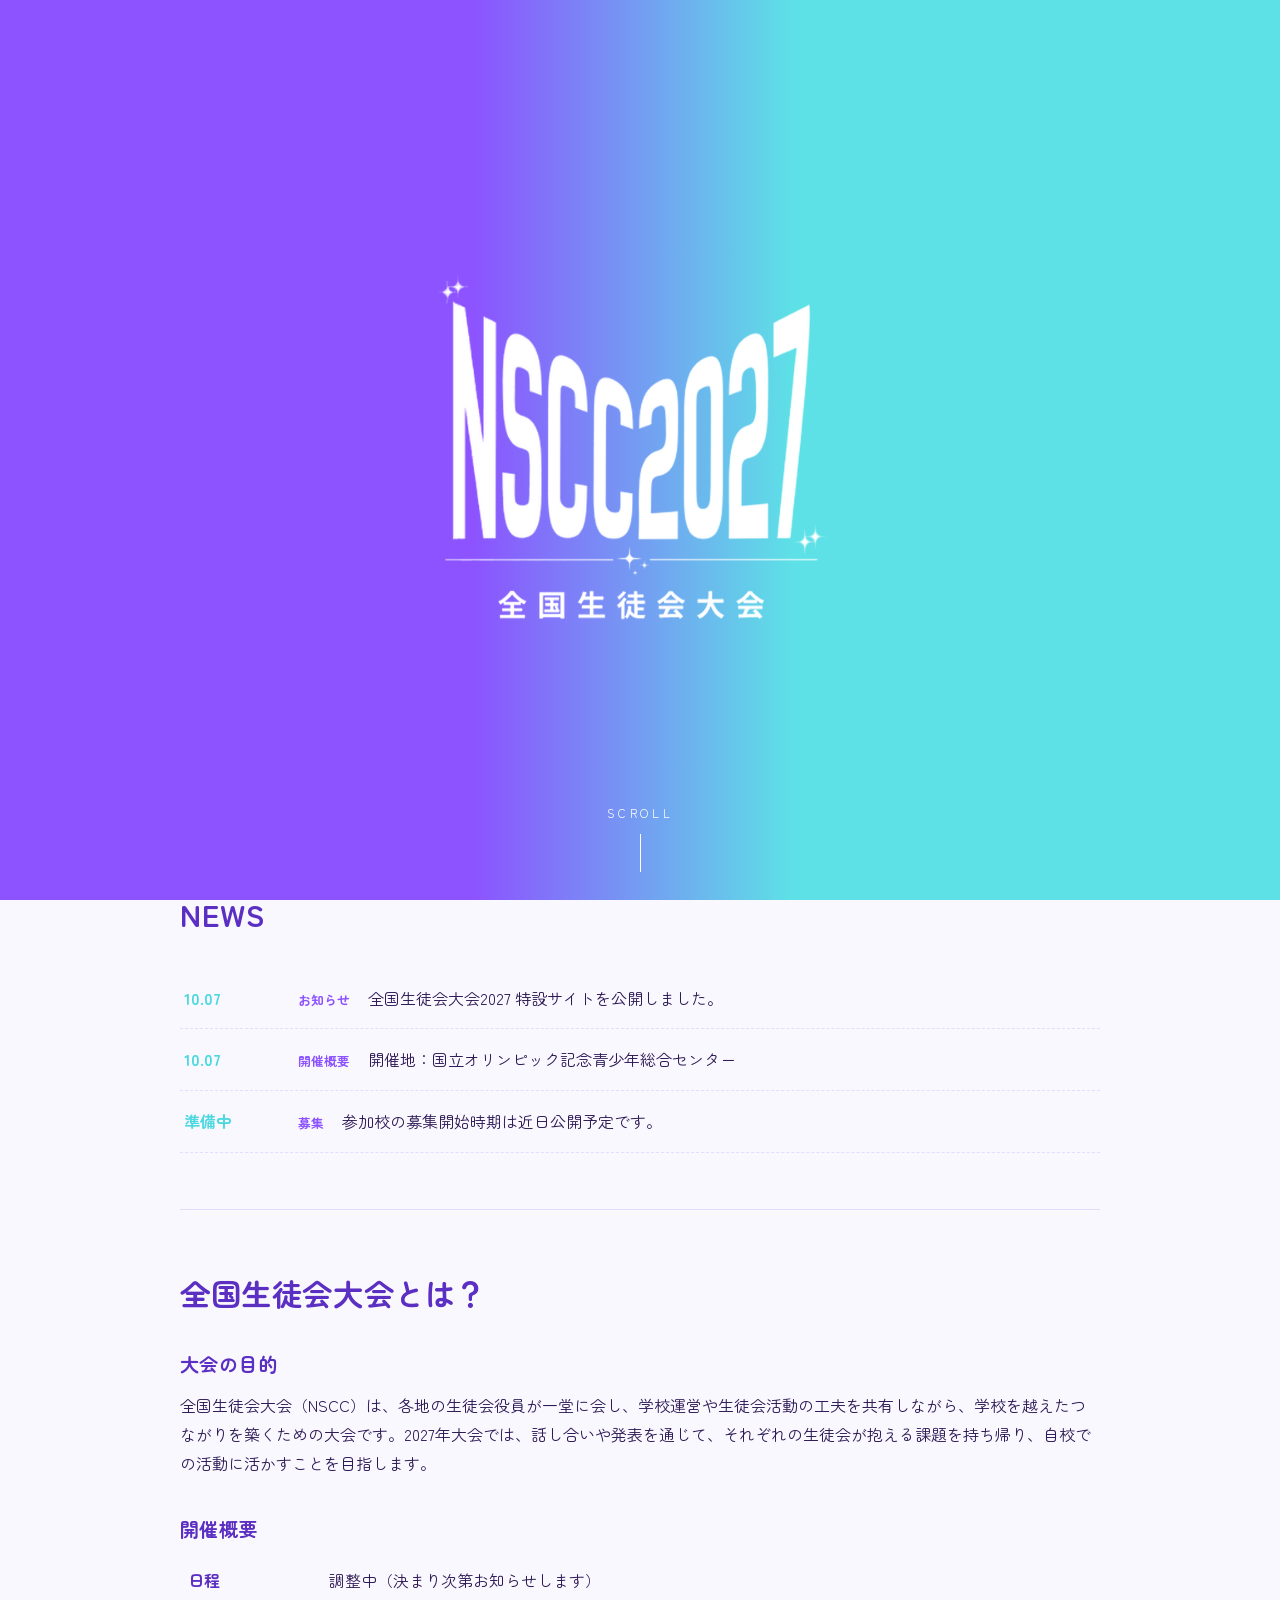
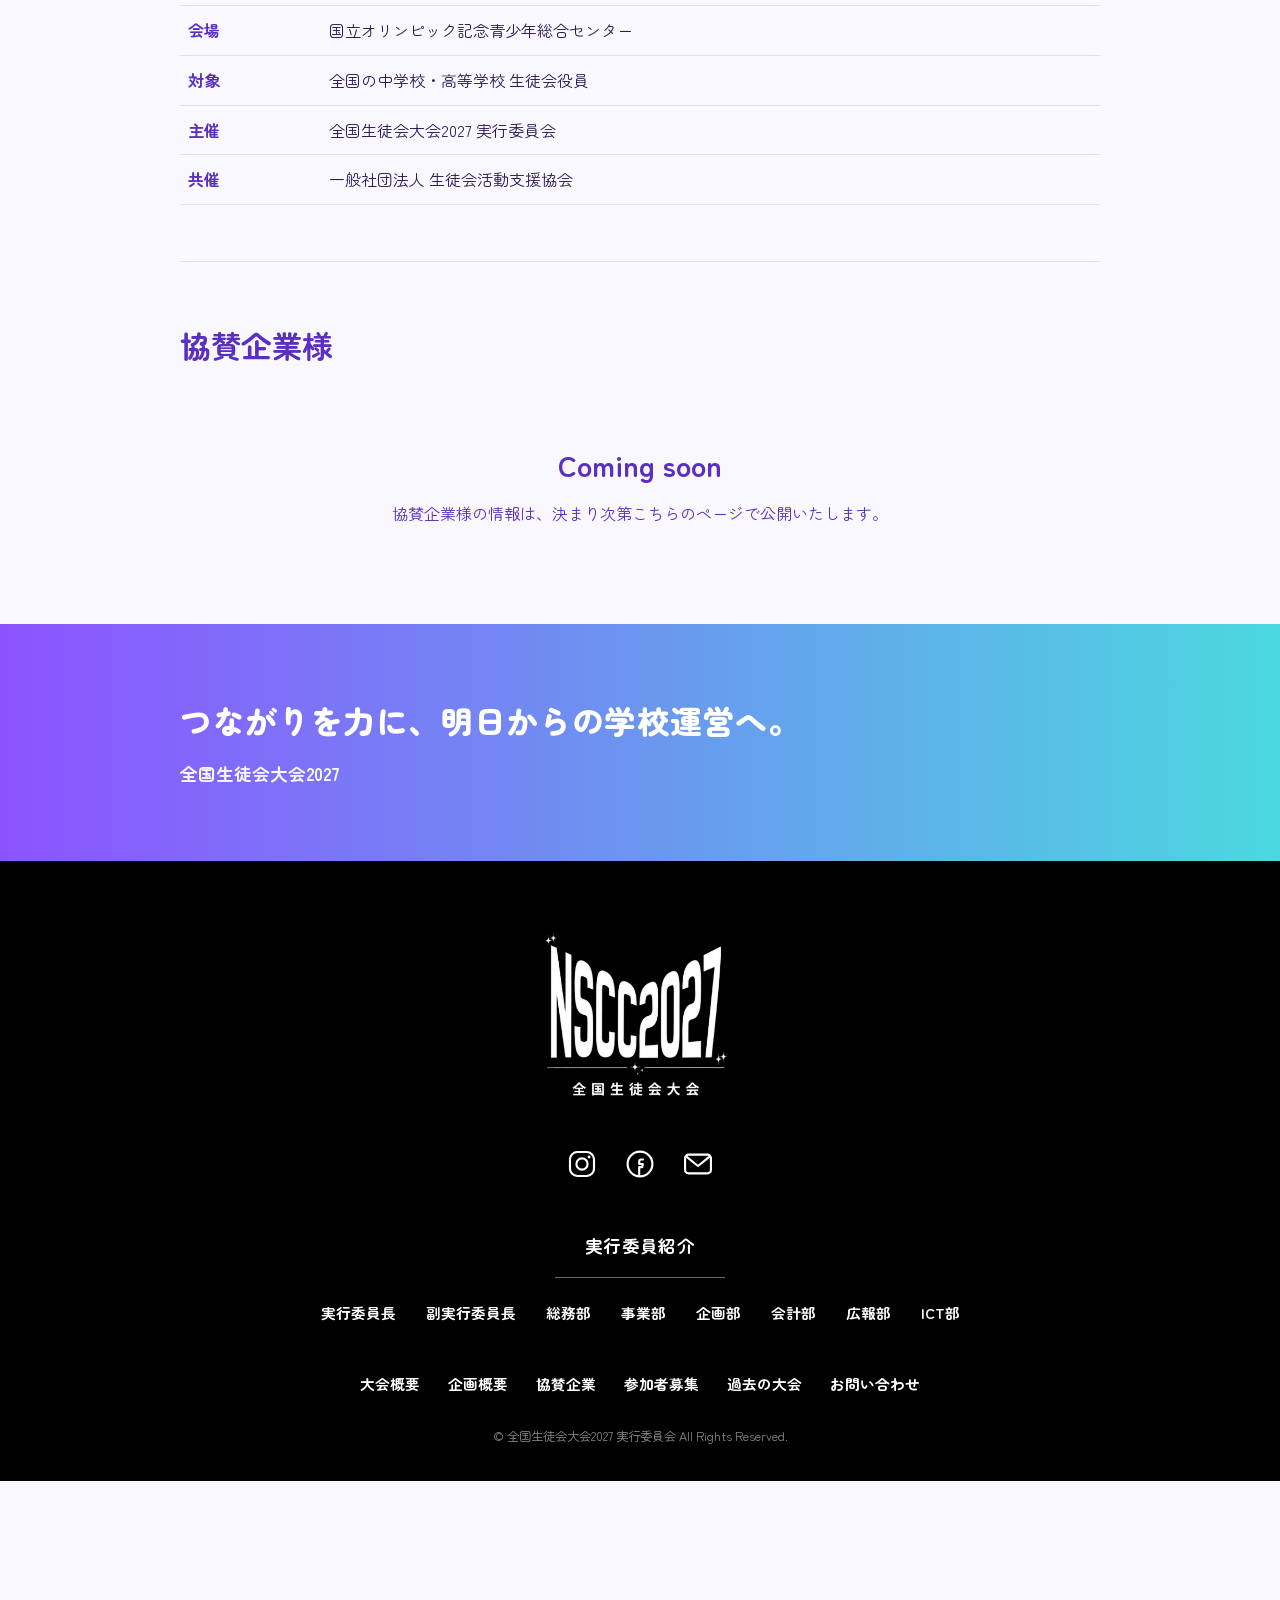
==== index.html @ bc37ec8b "Update index.html" ====
<!DOCTYPE html>
<html lang="ja">
<head>
<meta charset="UTF-8">
<meta name="viewport" content="width=device-width, initial-scale=1, viewport-fit=cover">
<title>全国生徒会大会2027 | NSCC2027</title>
<link rel="preconnect" href="https://fonts.googleapis.com">
<link rel="preconnect" href="https://fonts.gstatic.com" crossorigin>
<link href="https://fonts.googleapis.com/css2?family=Zen+Maru+Gothic:wght@400;500;700;900&display=swap" rel="stylesheet">
<link rel="stylesheet" href="style.css">
<link rel="icon" href="icon.png" type="image/png">

<script>try{if(document.referrer&&new URL(document.referrer).origin===location.origin)document.documentElement.classList.add('skip-intro')}catch(e){}</script>
<noscript><style>#intro,#introSpacer{display:none}</style></noscript>
</head>
<body>
<div id="intro" role="img" aria-label="全国生徒会大会2027 NSCC2027">
  <img class="intro-logo" src="logo.png" alt="">
  <div class="intro-scroll"><span>SCROLL</span><i></i></div>
</div>
<div id="introSpacer"></div>
<div id="site">
<header>
  <div class="nav-inner">
    <div class="logo-area">
      <a href="index.html"><img src="icon.png" alt="NSCC2027 ロゴ"></a>
      <a href="index.html" class="brand-word">【公式】全国生徒会大会2027</a>
    </div>
    <button class="menu-toggle" id="menuToggle" aria-label="メニュー">☰</button>
    <nav class="main-nav" id="mainNav">
      <ul>
        <li><a class="navlink" data-page="home" href="index.html">ホーム</a></li>
        <li><a class="navlink" data-page="overview" href="overview.html">大会概要</a></li>
        <li><a class="navlink" data-page="program" href="program.html">企画概要</a></li>
        <li class="dropdown" id="committeeDropdown">
          <span class="navlink" id="committeeToggle" data-page="committee">実行委員紹介<span class="caret">▾</span></span>
          <div class="dropdown-menu" id="committeeMenu"></div>
        </li>
        <li><a class="navlink contact" data-page="contact" href="contact.html">お問い合わせ</a></li>
      </ul>
    </nav>
  </div>
</header>

<main class="wrap">

  <div class="hero">
    <img src="header.png" alt="全国生徒会大会2027">
    <p class="hero-sub">全国の生徒会がひとつに集う、生徒会大会2027 特設サイトへようこそ。</p>
  </div>

  <section id="instagram">
    <a class="insta-banner" href="https://www.instagram.com/nscc_2027/" target="_blank" rel="noopener">
      <img src="instagram-banner.png" alt="全国生徒会大会2027 公式Instagram開設のお知らせ　@NSCC_2027">
    </a>
  </section>

  <section id="news">
    <h2>NEWS</h2>
    <ul class="news-list" id="newsList"></ul>
  </section>

  <section id="about">
    <h2>全国生徒会大会とは？</h2>
    <div class="about-grid">
      <div class="about-card">
        <h3>大会の目的</h3>
        <p>全国生徒会大会（NSCC）は、各地の生徒会役員が一堂に会し、学校運営や生徒会活動の工夫を共有しながら、学校を越えたつながりを築くための大会です。2027年大会では、話し合いや発表を通じて、それぞれの生徒会が抱える課題を持ち帰り、自校での活動に活かすことを目指します。</p>
      </div>
      <div class="about-card">
        <h3>開催概要</h3>
        <table class="overview-table">
          <tr><td>日程</td><td>調整中（決まり次第お知らせします）</td></tr>
          <tr><td>会場</td><td>国立オリンピック記念青少年総合センター</td></tr>
          <tr><td>対象</td><td>全国の中学校・高等学校 生徒会役員</td></tr>
          <tr><td>主催</td><td>全国生徒会大会2027 実行委員会</td></tr>
          <tr><td>共催</td><td>一般社団法人 生徒会活動支援協会</td></tr>
        </table>
      </div>
    </div>
  </section>

  <section id="sponsors">
    <h2>協賛企業様</h2>
    <div class="coming-soon-box">
      <span class="big">Coming soon</span>
      協賛企業様の情報は、決まり次第こちらのページで公開いたします。
    </div>
  </section>

</main>
<div class="tagline-hero">
  <div class="wrap">
    <h1>つながりを力に、明日からの学校運営へ。</h1>
    <p>全国生徒会大会2027</p>
  </div>
</div>

<footer class="site-footer">
  <a href="index.html" class="footer-logo"><img src="logo.png" alt="NSCC2027 全国生徒会大会"></a>
  <div class="footer-social">
    <a href="https://www.instagram.com/nscc_2027/" target="_blank" rel="noopener" aria-label="Instagram"><svg viewBox="0 0 24 24" fill="none" stroke="currentColor" stroke-width="1.6"><rect x="3" y="3" width="18" height="18" rx="5.5"/><circle cx="12" cy="12" r="4.2"/><circle cx="17.3" cy="6.7" r="1.1" fill="currentColor" stroke="none"/></svg></a>
    <a href="https://www.facebook.com/nscc_2027" target="_blank" rel="noopener" aria-label="Facebook"><svg viewBox="0 0 24 24" fill="none" stroke="currentColor" stroke-width="1.6"><circle cx="12" cy="12" r="9.3"/><path d="M14.2 8.6h-1.3c-1 0-1.5.6-1.5 1.6V12h2.7l-.4 2.3h-2.3V20" stroke-linecap="round" stroke-linejoin="round"/></svg></a>
    <a href="mailto:2027nscc@gmail.com" aria-label="メール"><svg viewBox="0 0 24 24" fill="none" stroke="currentColor" stroke-width="1.6"><rect x="2.3" y="5" width="19.4" height="14" rx="2.5"/><path d="M3.3 6.5l8.7 7 8.7-7" stroke-linecap="round" stroke-linejoin="round"/></svg></a>
  </div>
  <div class="footer-committee">
    <h3>実行委員紹介</h3>
    <ul>
      <li><a href="committee-chairperson.html">実行委員長</a></li><li><a href="committee-vice-chairperson.html">副実行委員長</a></li><li><a href="committee-general-affairs.html">総務部</a></li><li><a href="committee-operations.html">事業部</a></li><li><a href="committee-planning.html">企画部</a></li><li><a href="committee-accounting.html">会計部</a></li><li><a href="committee-public-relations.html">広報部</a></li><li><a href="committee-ict.html">ICT部</a></li>
    </ul>
  </div>
  <div class="footer-links">
    <a href="overview.html">大会概要</a>
    <a href="program.html">企画概要</a>
    <a href="index.html#sponsors">協賛企業</a>
    <a href="recruitment.html">参加者募集</a>
    <a href="https://www.nscc-seitokai.com/nscc2026%E3%83%9B%E3%83%BC%E3%83%A0" target="_blank" rel="noopener">過去の大会</a>
    <a href="contact.html">お問い合わせ</a>
  </div>
  <p class="footer-copy">© 全国生徒会大会2027 実行委員会 All Rights Reserved.</p>
</footer>
</div>
<script src="script.js"></script>
<script src="intro.js"></script>

</body>
</html>
---- style.css ----
:root{
    --purple:#8c53ff;
    --purple-deep:#5b2fc2;
    --teal:#4bd8e0;
    --ink:#2e1a55;
    --paper:#faf8ff;
    --paper-card:#ffffff;
    --line:#e4dbff;
    box-sizing:border-box;
    padding-top:env(safe-area-inset-top,0px);
    padding-bottom:env(safe-area-inset-bottom,0px);
  }
  @media (prefers-color-scheme: dark){
    :root:not([data-theme="light"]){
      --paper:#1c1330;
      --paper-card:#241a3d;
      --ink:#efe9ff;
      --line:#3a2c63;
    }
  }
  :root[data-theme="dark"]{
    --paper:#1c1330;
    --paper-card:#241a3d;
    --ink:#efe9ff;
    --line:#3a2c63;
  }
  html{scroll-padding-top:calc(76px + env(safe-area-inset-top,0px));}
  *{box-sizing:border-box;}
  body{
    margin:0;
    background:var(--paper);
    color:var(--ink);
    font-family:'Zen Maru Gothic', sans-serif;
    line-height:1.8;
    -webkit-font-smoothing:antialiased;
  }
  h1,h2,h3,.brand-word{
    font-family:'Zen Maru Gothic', sans-serif;
    font-weight:700;
    letter-spacing:.02em;
  }
  a{color:inherit;text-decoration:none;}
  img{max-width:100%;display:block;}
  .wrap{max-width:960px;margin:0 auto;padding:0 20px;}

  /* Header */
  header{
    position:sticky;top:0;z-index:100;
    padding-top:env(safe-area-inset-top,0px);
    background:var(--paper);
    border-bottom:1px solid var(--line);
  }
  .nav-inner{
    max-width:960px;margin:0 auto;padding:10px 20px;
    display:flex;align-items:center;justify-content:space-between;gap:16px;
  }
  .logo-area{display:flex;align-items:center;gap:10px;}
  .logo-area img{width:40px;height:40px;border-radius:50%;}
  .logo-area span{font-size:1.25rem;color:var(--purple-deep);}
  nav ul{list-style:none;display:flex;gap:22px;margin:0;padding:0;align-items:center;}
  nav > .nav-inner ul{font-size:.95rem;}
  .navlink{position:relative;cursor:pointer;padding:6px 2px;white-space:nowrap;}
  .navlink.contact{
    color:var(--purple-deep);
  }
  .navlink.active{
    border-bottom:2px solid var(--purple-deep);padding-bottom:3px;
  }
  .dropdown{position:relative;}
  .dropdown-menu{
    position:absolute;top:calc(100% + 10px);left:50%;transform:translateX(-50%);
    background:var(--paper-card);
    padding:6px 0;min-width:180px;display:none;flex-direction:column;gap:2px;
  }
  .dropdown.open .dropdown-menu{display:flex;}
  .dropdown-menu a{padding:8px 14px;font-size:.9rem;}
  .dropdown-menu a:hover{color:var(--purple-deep);}
  .caret{font-size:.7em;margin-left:3px;}
  .menu-toggle{display:none;background:none;border:none;font-size:1.6rem;color:var(--purple-deep);cursor:pointer;}

  @media (max-width:720px){
    .menu-toggle{display:block;}
    nav.main-nav{
      position:fixed;left:0;right:0;bottom:0;z-index:999;background:var(--paper);
      transform:translateX(100%);transition:transform .25s ease;
      padding:24px 20px;overflow-y:auto;
    }
    nav.main-nav.open{transform:translateX(0);}
    nav.main-nav ul{flex-direction:column;align-items:flex-start;gap:4px;width:100%;}
    .dropdown-menu{position:static;transform:none;display:none;width:100%;margin-top:4px;padding-left:12px;}
    .dropdown.open .dropdown-menu{display:flex;}
    .navlink.contact{width:100%;text-align:center;}
  }

  /* Hero */
  .hero{padding:28px 0 10px;}
  .hero-sub{text-align:center;margin:22px 0 0;font-size:1.05rem;color:var(--purple-deep);}

  section{padding:56px 0;border-top:1px solid var(--line);}
  section:first-of-type{border-top:none;}
  section h2{font-size:1.9rem;color:var(--purple-deep);margin:0 0 26px;}

  /* NEWS */
  .news-list{list-style:none;margin:0;padding:0;display:flex;flex-direction:column;gap:0;}
  .news-list li{
    display:flex;gap:18px;padding:16px 4px;border-bottom:1px dashed var(--line);
    align-items:baseline;flex-wrap:wrap;
  }
  .news-date{color:var(--teal);font-weight:700;min-width:96px;}
  .news-tag{
    color:var(--purple);font-size:.8rem;font-weight:700;
  }

  /* about */
  .about-grid{display:flex;flex-direction:column;gap:34px;}
  .about-card h3{margin:0 0 10px;color:var(--purple-deep);font-size:1.2rem;}
  .about-card p{margin:0;}
  .overview-table{width:100%;border-collapse:collapse;margin-top:6px;}
  .overview-table td{padding:10px 8px;border-bottom:1px solid var(--line);vertical-align:top;}
  .overview-table td:first-child{color:var(--purple-deep);white-space:nowrap;padding-right:18px;font-weight:700;}

  /* sponsors */
  .coming-soon-box{
    text-align:center;padding:40px 0;color:var(--purple-deep);
  }
  .coming-soon-box .big{font-size:1.8rem;display:block;margin-bottom:8px;font-weight:700;}

  /* Committee page */
  .committee-hero{text-align:center;padding:40px 0 10px;}
  .committee-hero .role-badge{
    display:inline-block;color:var(--teal);
    font-size:.9rem;font-weight:700;margin-bottom:10px;
  }
  .committee-hero h2{font-size:2.1rem;margin:6px 0 14px;color:var(--purple-deep);}
  .committee-body{
    max-width:640px;margin:0 auto;padding:0;
  }
  .committee-members-note{
    margin-top:18px;text-align:center;color:var(--teal);font-weight:700;
  }

  .member-card{margin-top:30px;padding-top:26px;border-top:1px solid var(--line);}
  .member-card .member-photo{
    display:block;max-width:260px;width:100%;margin:0 auto 20px;border-radius:8px;
  }
.member-butyo{
    font-size:1.65rem;font-weight:700;margin:0 0 5px;
}
  .member-name{
    font-size:1.35rem;font-weight:700;color:var(--purple-deep);margin:0 0 4px;
  }
  .member-kana{
    font-size:.85rem;font-weight:400;color:var(--teal);margin-left:6px;
  }
  .member-meta{
    color:var(--ink);opacity:.75;margin:0 0 10px;font-size:.9rem;
  }
  .member-hashtags{margin:0 0 18px;}
  .member-hashtags span{display:block;color:var(--purple);font-weight:700;}
  .member-message{
    margin:0;line-height:2;white-space:normal;
  }
  .member-card .member-name,
  .member-card .member-meta,
  .member-card .member-hashtags{text-align:center;}

  /* Horizontal member layout (multiple members per page) */
  .member-card-horizontal{
    display:flex;gap:28px;align-items:flex-start;
    margin-top:34px;padding-top:28px;border-top:1px solid var(--line);
  }
  .member-card-horizontal.reverse{flex-direction:row-reverse;}
  .member-card-horizontal .member-photo{
    flex:0 0 200px;width:200px;margin:0;border-radius:8px;
  }
  .member-card-horizontal .member-text{flex:1;min-width:0;}

  @media (max-width:640px){
    .member-card-horizontal, .member-card-horizontal.reverse{flex-direction:column;}
    .member-card-horizontal .member-photo{width:100%;max-width:260px;flex:none;margin:0 auto 18px;}
    .member-card-horizontal .member-name,
    .member-card-horizontal .member-meta,
    .member-card-horizontal .member-hashtags{text-align:center;}
  }

  .back-link{display:inline-block;margin:26px 0 0;color:var(--purple-deep);border-bottom:1px solid var(--purple-deep);}

  /* Contact page */
  .contact-form{display:flex;flex-direction:column;gap:16px;max-width:520px;margin:0 auto;}
  .contact-form label{font-size:.9rem;color:var(--purple-deep);display:flex;flex-direction:column;gap:6px;}
  .contact-form input, .contact-form textarea{
    font:inherit;padding:12px 14px;border-radius:10px;border:1px solid var(--line);
    background:var(--paper);color:var(--ink);
  }
  .contact-form button{
    font:inherit;background:var(--purple);color:#fff;border:none;border-radius:999px;
    padding:14px;font-size:1rem;cursor:pointer;
  }
  .contact-note{text-align:center;color:var(--purple-deep);margin-top:14px;font-size:.9rem;}

  .site-footer{
    background:#000;color:#fff;text-align:center;
    padding:60px 20px calc(34px + env(safe-area-inset-bottom,0px));
  }
  .footer-logo{display:inline-block;margin:0 0 30px;}
  .footer-logo img{max-width:200px;margin:0 auto;}
  .footer-social{display:flex;justify-content:center;gap:26px;margin:0 0 50px;}
  .footer-social a{color:#fff;width:32px;height:32px;}
  .footer-social svg{width:100%;height:100%;}
  .footer-committee h3{
    display:inline-block;font-size:1.1rem;margin:0 0 20px;padding-bottom:16px;
    position:relative;color:#fff;
  }
  .footer-committee h3::after{
    content:"";position:absolute;left:50%;bottom:0;transform:translateX(-50%);
    width:170px;height:1px;background:rgba(255,255,255,.4);
  }
  .footer-committee ul{
    list-style:none;margin:0 0 44px;padding:0;
    display:flex;flex-wrap:wrap;justify-content:center;gap:14px 30px;
  }
  .footer-committee a, .footer-links a{color:#fff;font-weight:700;font-size:.92rem;}
  .footer-links{
    display:flex;flex-wrap:wrap;justify-content:center;gap:14px 28px;margin:0 0 28px;
  }
  .footer-copy{font-size:.78rem;color:rgba(255,255,255,.55);margin:0;}
  @media (max-width:480px){
    .footer-committee ul, .footer-links{gap:12px 18px;font-size:.88rem;}
  }

  /* Intro curtain (index.html only) */
  #intro{
    position:fixed;top:0;left:0;width:100%;height:100vh;z-index:500;
    display:flex;align-items:center;justify-content:center;cursor:pointer;
    padding:0 32px;box-sizing:border-box;overflow:hidden;
    background:linear-gradient(90deg,#8c53ff 0%,#8c53ff 37%,#5de1e6 62%,#5de1e6 100%);
  }
  @media (orientation:portrait){
    #intro{background:linear-gradient(165deg,#8c53ff 0%,#8c53ff 30%,#5de1e6 70%,#5de1e6 100%);}
  }
  #introSpacer{height:100vh;}
  .intro-logo{
    width:100%;max-width:420px;min-width:0;flex-shrink:1;height:auto;
    animation:introIn 1.1s ease-out both;
  }
  .intro-scroll{
    position:absolute;left:0;right:0;
    bottom:calc(28px + env(safe-area-inset-bottom,0px));
    text-align:center;color:#fff;font-size:.75rem;letter-spacing:.3em;
  }
  .intro-scroll i{
    display:block;width:1px;height:38px;margin:10px auto 0;background:#fff;
    transform-origin:top;animation:introLine 1.8s ease-in-out infinite;
  }
  @keyframes introIn{from{opacity:0;transform:translateY(14px);}to{opacity:1;transform:none;}}
  @keyframes introLine{0%{transform:scaleY(0);opacity:1;}60%{transform:scaleY(1);opacity:1;}100%{transform:scaleY(1);opacity:0;}}
  .skip-intro #intro,.skip-intro #introSpacer{display:none;}

  /* Instagram banner */
  #instagram{padding-top:36px;padding-bottom:36px;}
  .insta-banner{display:block;}
  .insta-banner img{width:100%;height:auto;display:block;}

  /* Home-only tagline hero banner */
  .tagline-hero{
    background:linear-gradient(90deg, var(--purple), var(--teal));
    padding:72px 0;
  }
  .tagline-hero h1{
    color:#fff;font-size:2rem;line-height:1.5;margin:0 0 14px;font-weight:900;
  }
  .tagline-hero p{
    color:#fff;font-size:1.1rem;font-weight:700;margin:0;opacity:.95;
  }
  @media (max-width:600px){
    .tagline-hero{padding:46px 0;}
    .tagline-hero h1{font-size:1.4rem;}
    .tagline-hero p{font-size:.95rem;}
  }
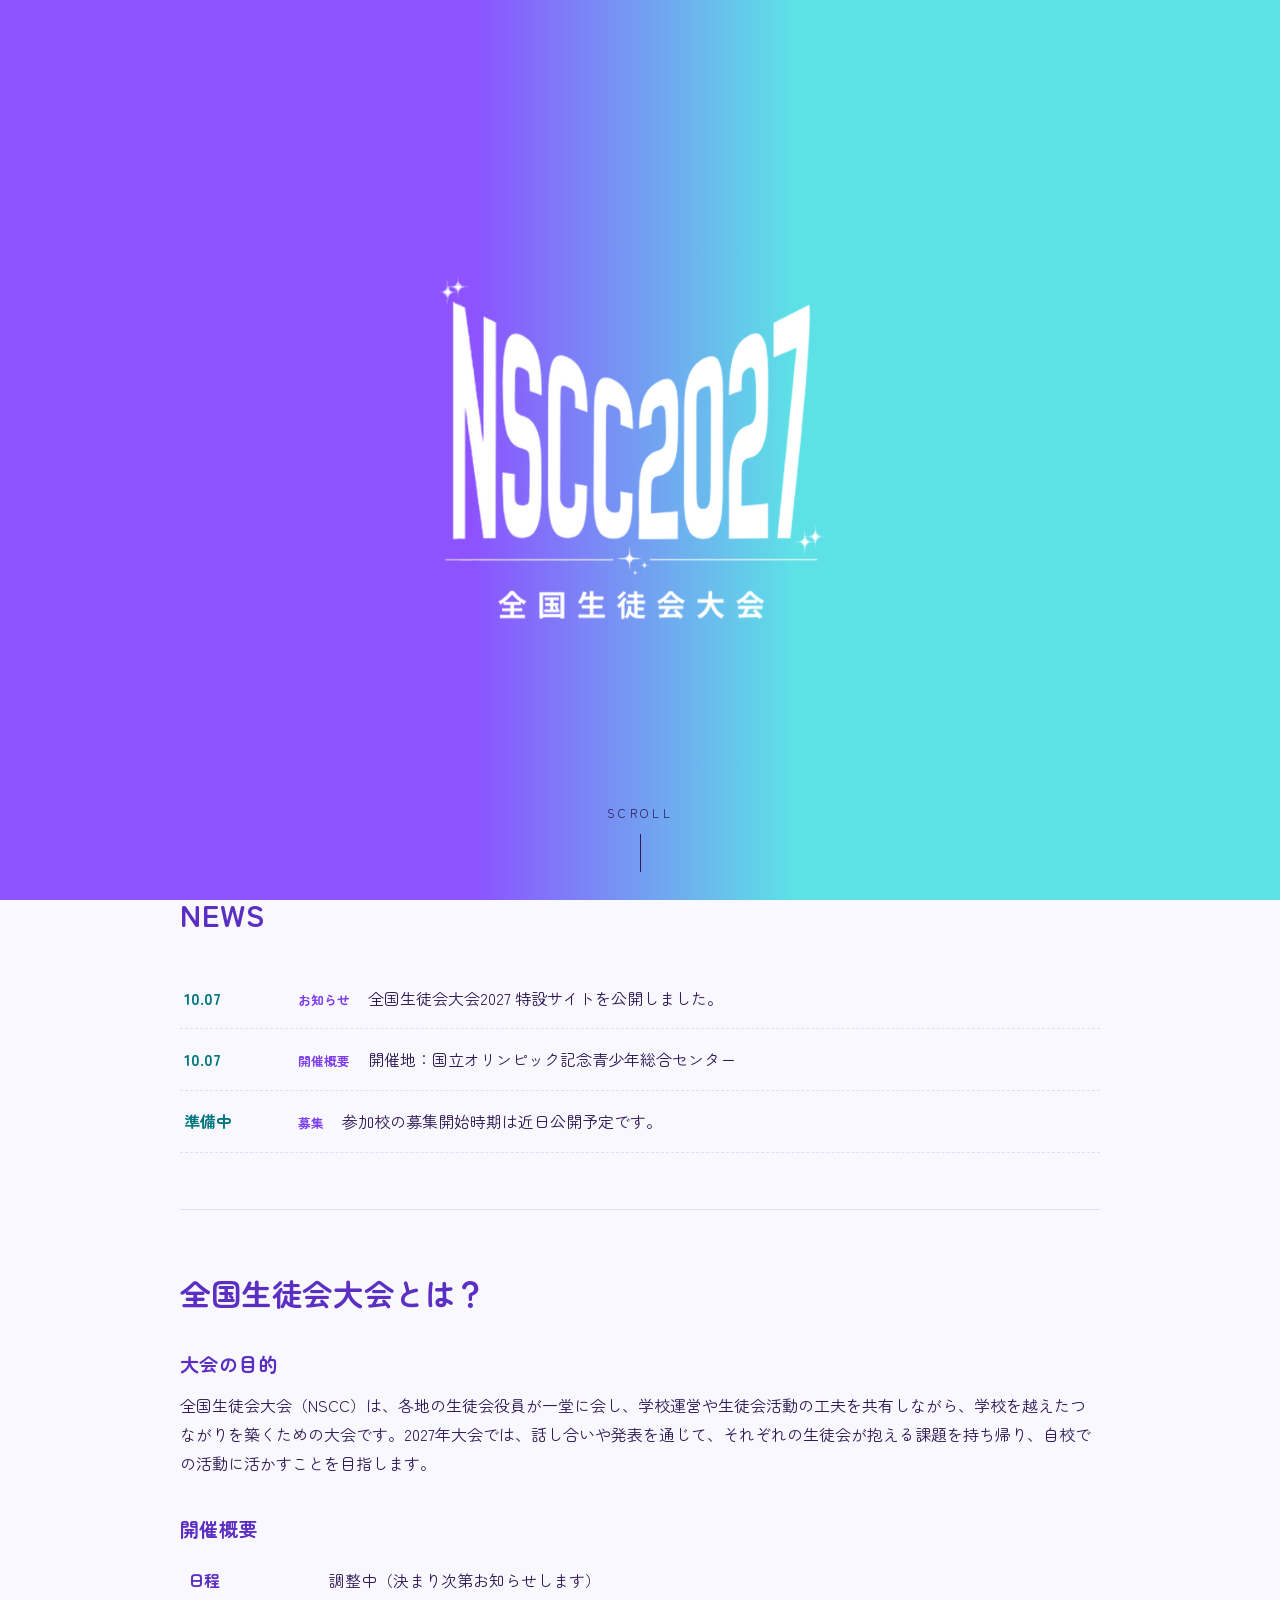
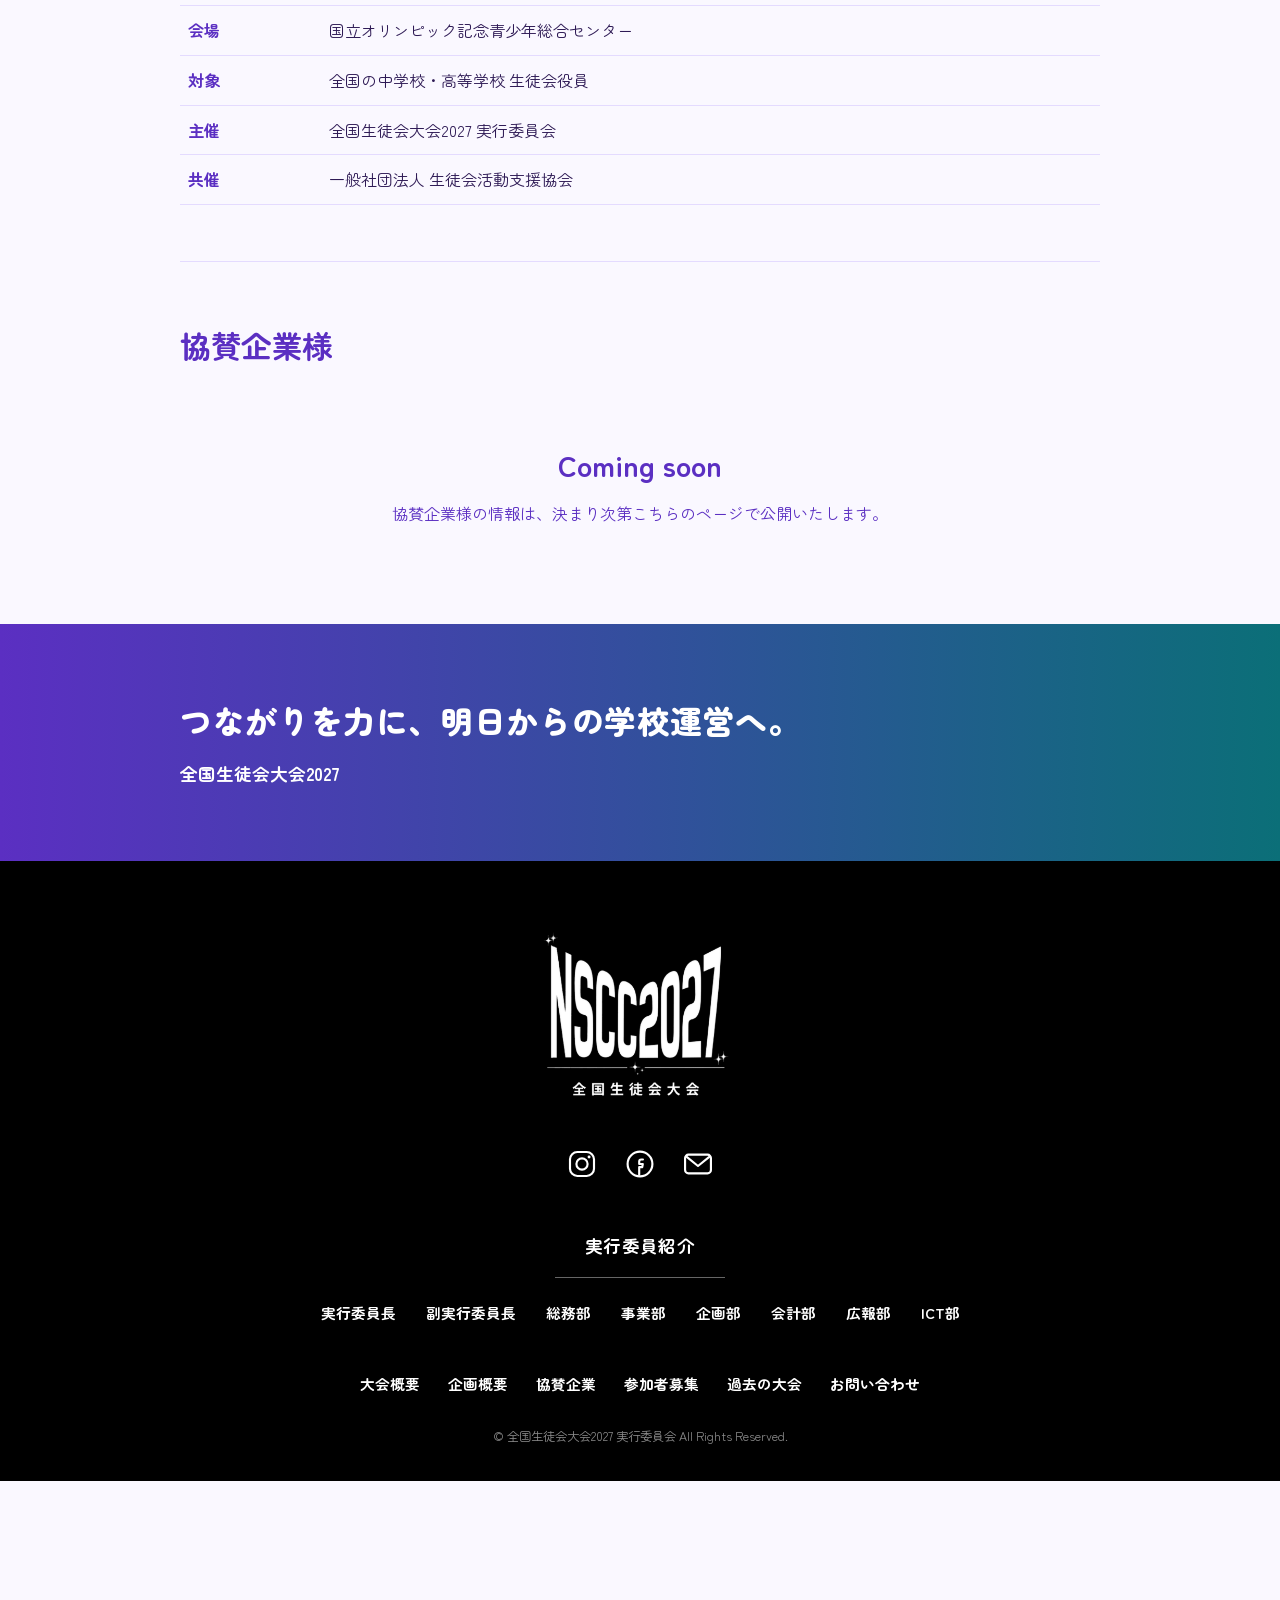
==== commit 1be08e59: "Update index.html" ====
--- a/index.html
+++ b/index.html
@@ -12,6 +12,15 @@
 
 <script>try{if(document.referrer&&new URL(document.referrer).origin===location.origin)document.documentElement.classList.add('skip-intro')}catch(e){}</script>
 <noscript><style>#intro,#introSpacer{display:none}</style></noscript>
+  <!-- Google tag (gtag.js) -->
+<script async src="https://www.googletagmanager.com/gtag/js?id=G-Q69797DT3B"></script>
+<script>
+  window.dataLayer = window.dataLayer || [];
+  function gtag(){dataLayer.push(arguments);}
+  gtag('js', new Date());
+
+  gtag('config', 'G-Q69797DT3B');
+</script>
 </head>
 <body>
 <div id="intro" role="img" aria-label="全国生徒会大会2027 NSCC2027">
@@ -114,7 +123,7 @@
     <a href="program.html">企画概要</a>
     <a href="index.html#sponsors">協賛企業</a>
     <a href="recruitment.html">参加者募集</a>
-    <a href="https://www.nscc-seitokai.com/nscc2026%E3%83%9B%E3%83%BC%E3%83%A0" target="_blank" rel="noopener">過去の大会</a>
+    <a href="https://2026.nscc-seitokai.com/" target="_blank" rel="noopener">過去の大会</a>
     <a href="contact.html">お問い合わせ</a>
   </div>
   <p class="footer-copy">© 全国生徒会大会2027 実行委員会 All Rights Reserved.</p>
--- a/style.css
+++ b/style.css
@@ -1,7 +1,10 @@
 :root{
     --purple:#8c53ff;
     --purple-deep:#5b2fc2;
-    --teal:#4bd8e0;
+    --purple-text:#7c3fee;   /* 文字用: 白/紙色背景で 5:1 以上 */
+    --btn-bg:#7c3fee;        /* ボタン背景(白文字 5.5:1) */
+    --teal:#4bd8e0;          /* 装飾(線・背景)専用。文字には使わない */
+    --teal-text:#00767f;     /* 文字用: 白/紙色背景で 5:1 以上 */
     --ink:#2e1a55;
     --paper:#faf8ff;
     --paper-card:#ffffff;
@@ -16,6 +19,9 @@
       --paper-card:#241a3d;
       --ink:#efe9ff;
       --line:#3a2c63;
+      --purple-deep:#c9b3ff;
+      --purple-text:#b794ff;
+      --teal-text:#4bd8e0;
     }
   }
   :root[data-theme="dark"]{
@@ -23,6 +29,9 @@
     --paper-card:#241a3d;
     --ink:#efe9ff;
     --line:#3a2c63;
+    --purple-deep:#c9b3ff;
+    --purple-text:#b794ff;
+    --teal-text:#4bd8e0;
   }
   html{scroll-padding-top:calc(76px + env(safe-area-inset-top,0px));}
   *{box-sizing:border-box;}
@@ -106,9 +115,9 @@
     display:flex;gap:18px;padding:16px 4px;border-bottom:1px dashed var(--line);
     align-items:baseline;flex-wrap:wrap;
   }
-  .news-date{color:var(--teal);font-weight:700;min-width:96px;}
+  .news-date{color:var(--teal-text);font-weight:700;min-width:96px;}
   .news-tag{
-    color:var(--purple);font-size:.8rem;font-weight:700;
+    color:var(--purple-text);font-size:.8rem;font-weight:700;
   }
 
   /* about */
@@ -128,7 +137,7 @@
   /* Committee page */
   .committee-hero{text-align:center;padding:40px 0 10px;}
   .committee-hero .role-badge{
-    display:inline-block;color:var(--teal);
+    display:inline-block;color:var(--teal-text);
     font-size:.9rem;font-weight:700;margin-bottom:10px;
   }
   .committee-hero h2{font-size:2.1rem;margin:6px 0 14px;color:var(--purple-deep);}
@@ -136,7 +145,7 @@
     max-width:640px;margin:0 auto;padding:0;
   }
   .committee-members-note{
-    margin-top:18px;text-align:center;color:var(--teal);font-weight:700;
+    margin-top:18px;text-align:center;color:var(--teal-text);font-weight:700;
   }
 
   .member-card{margin-top:30px;padding-top:26px;border-top:1px solid var(--line);}
@@ -150,13 +159,13 @@
     font-size:1.35rem;font-weight:700;color:var(--purple-deep);margin:0 0 4px;
   }
   .member-kana{
-    font-size:.85rem;font-weight:400;color:var(--teal);margin-left:6px;
+    font-size:.85rem;font-weight:400;color:var(--teal-text);margin-left:6px;
   }
   .member-meta{
     color:var(--ink);opacity:.75;margin:0 0 10px;font-size:.9rem;
   }
   .member-hashtags{margin:0 0 18px;}
-  .member-hashtags span{display:block;color:var(--purple);font-weight:700;}
+  .member-hashtags span{display:block;color:var(--purple-text);font-weight:700;}
   .member-message{
     margin:0;line-height:2;white-space:normal;
   }
@@ -193,9 +202,10 @@
     background:var(--paper);color:var(--ink);
   }
   .contact-form button{
-    font:inherit;background:var(--purple);color:#fff;border:none;border-radius:999px;
+    font:inherit;background:var(--btn-bg);color:#fff;border:none;border-radius:999px;
     padding:14px;font-size:1rem;cursor:pointer;
   }
+  .contact-form ::placeholder{color:var(--ink);opacity:.65;}
   .contact-note{text-align:center;color:var(--purple-deep);margin-top:14px;font-size:.9rem;}
 
   .site-footer{
@@ -246,10 +256,10 @@
   .intro-scroll{
     position:absolute;left:0;right:0;
     bottom:calc(28px + env(safe-area-inset-bottom,0px));
-    text-align:center;color:#fff;font-size:.75rem;letter-spacing:.3em;
+    text-align:center;color:#2e1a55;font-size:.75rem;letter-spacing:.3em;
   }
   .intro-scroll i{
-    display:block;width:1px;height:38px;margin:10px auto 0;background:#fff;
+    display:block;width:1px;height:38px;margin:10px auto 0;background:#2e1a55;
     transform-origin:top;animation:introLine 1.8s ease-in-out infinite;
   }
   @keyframes introIn{from{opacity:0;transform:translateY(14px);}to{opacity:1;transform:none;}}
@@ -263,14 +273,14 @@
 
   /* Home-only tagline hero banner */
   .tagline-hero{
-    background:linear-gradient(90deg, var(--purple), var(--teal));
+    background:linear-gradient(90deg, #5b2fc2, #0b6f78); /* 白文字で 5.9:1 以上 */
     padding:72px 0;
   }
   .tagline-hero h1{
     color:#fff;font-size:2rem;line-height:1.5;margin:0 0 14px;font-weight:900;
   }
   .tagline-hero p{
-    color:#fff;font-size:1.1rem;font-weight:700;margin:0;opacity:.95;
+    color:#fff;font-size:1.1rem;font-weight:700;margin:0;
   }
   @media (max-width:600px){
     .tagline-hero{padding:46px 0;}
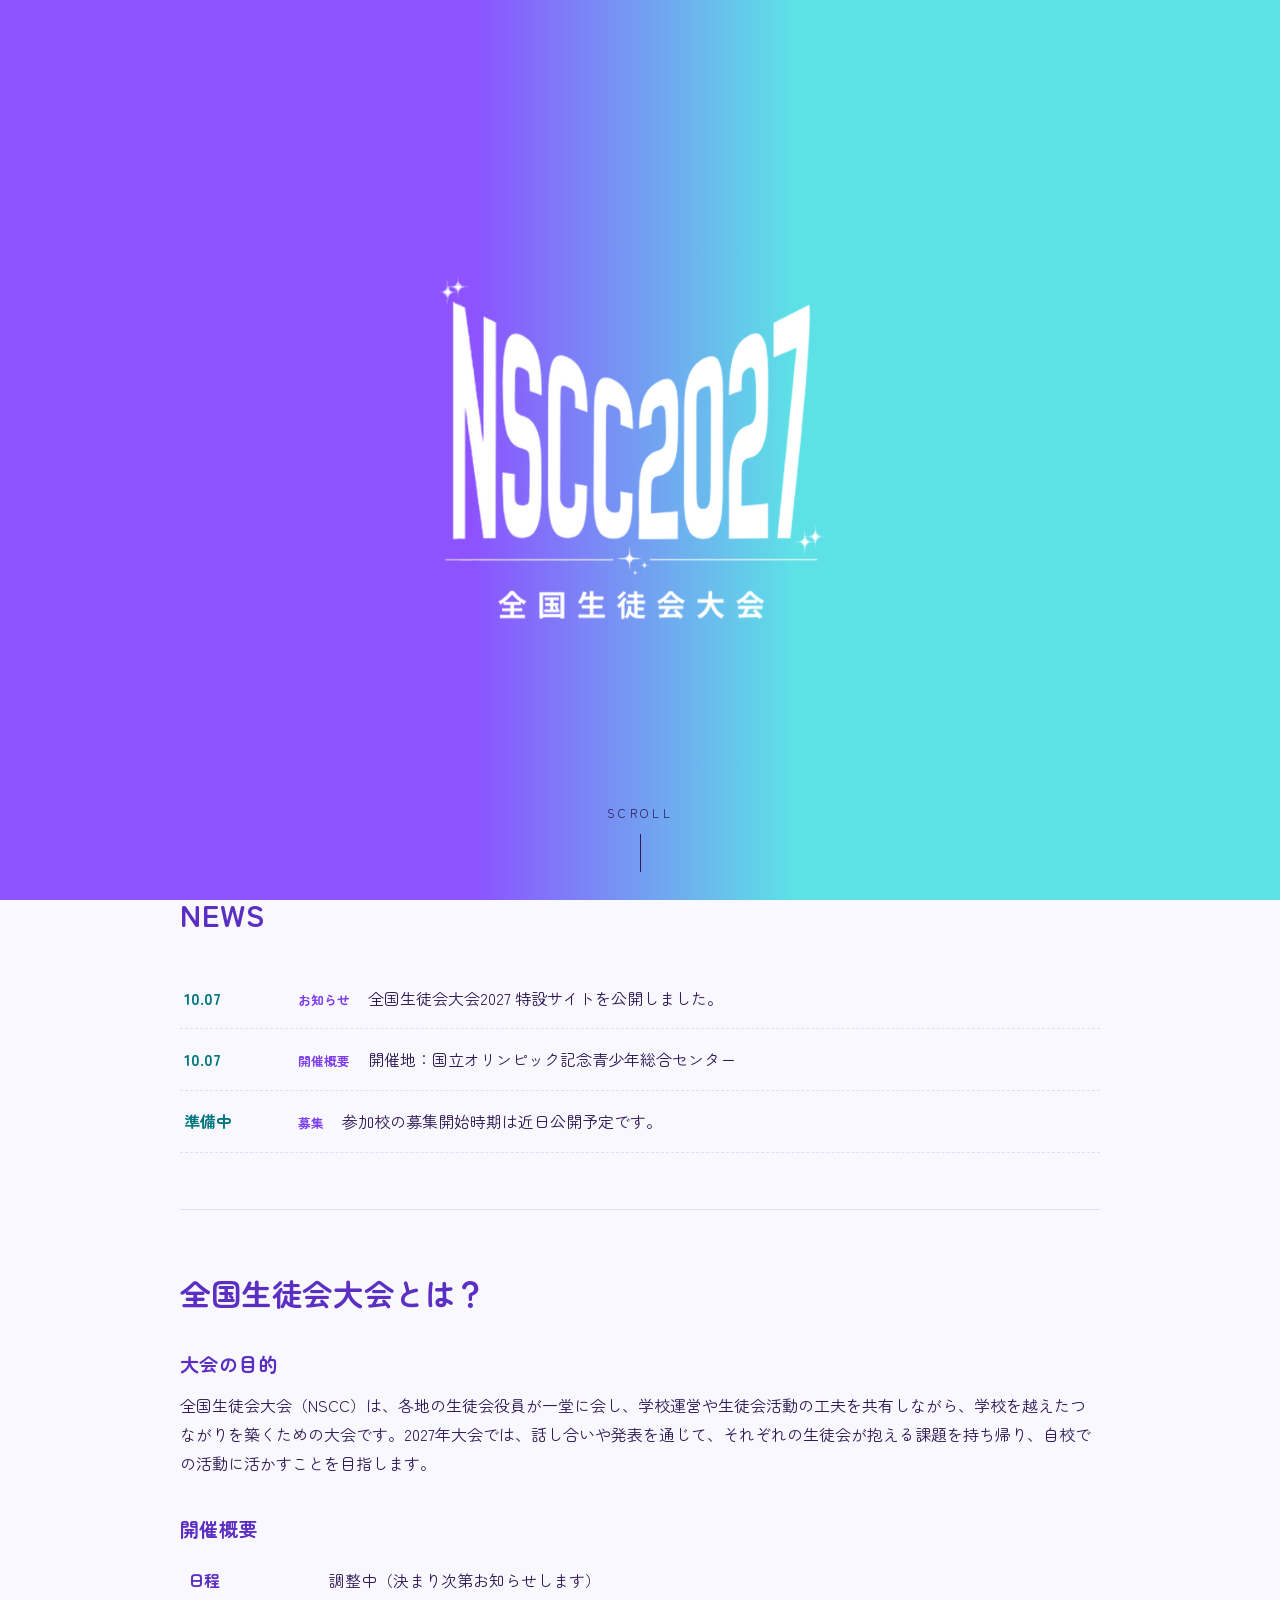
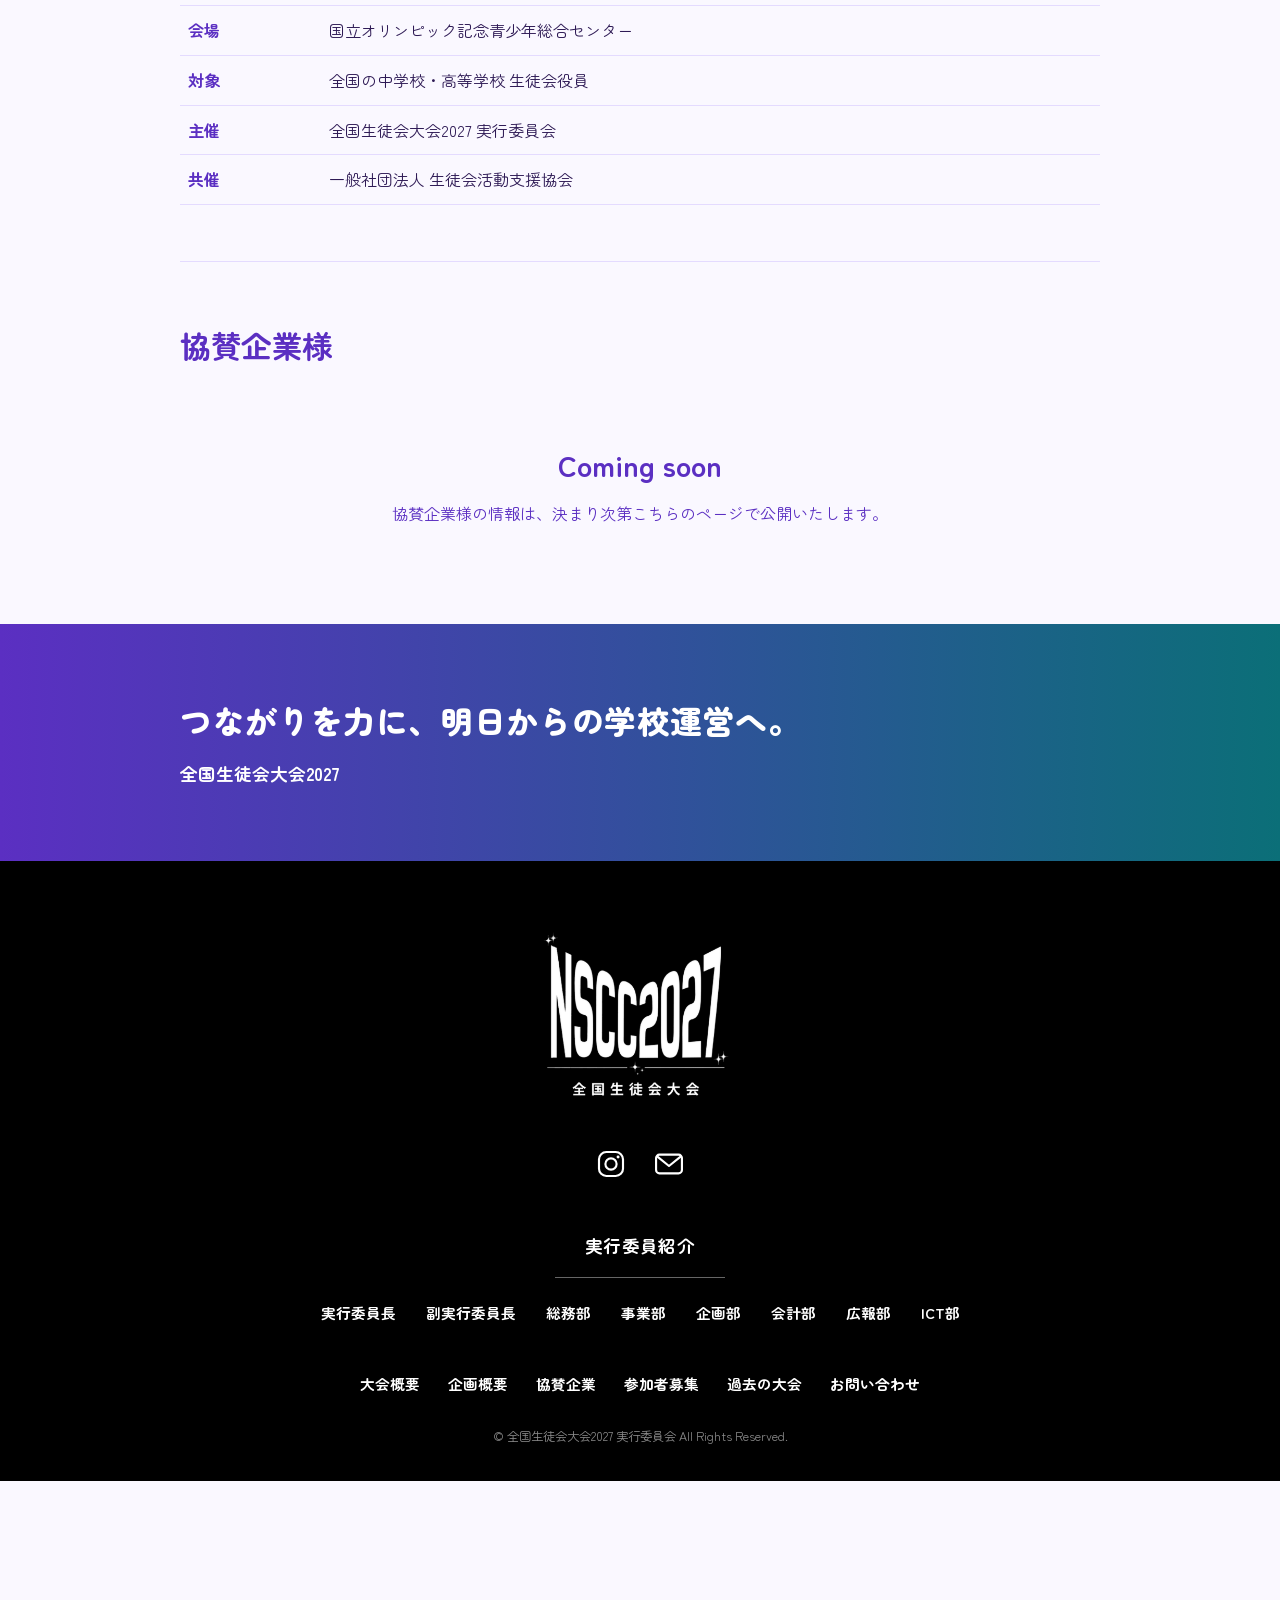
==== commit 62909d1b: "Update index.html" ====
--- a/index.html
+++ b/index.html
@@ -109,7 +109,6 @@
   <a href="index.html" class="footer-logo"><img src="logo.png" alt="NSCC2027 全国生徒会大会"></a>
   <div class="footer-social">
     <a href="https://www.instagram.com/nscc_2027/" target="_blank" rel="noopener" aria-label="Instagram"><svg viewBox="0 0 24 24" fill="none" stroke="currentColor" stroke-width="1.6"><rect x="3" y="3" width="18" height="18" rx="5.5"/><circle cx="12" cy="12" r="4.2"/><circle cx="17.3" cy="6.7" r="1.1" fill="currentColor" stroke="none"/></svg></a>
-    <a href="https://www.facebook.com/nscc_2027" target="_blank" rel="noopener" aria-label="Facebook"><svg viewBox="0 0 24 24" fill="none" stroke="currentColor" stroke-width="1.6"><circle cx="12" cy="12" r="9.3"/><path d="M14.2 8.6h-1.3c-1 0-1.5.6-1.5 1.6V12h2.7l-.4 2.3h-2.3V20" stroke-linecap="round" stroke-linejoin="round"/></svg></a>
     <a href="mailto:2027nscc@gmail.com" aria-label="メール"><svg viewBox="0 0 24 24" fill="none" stroke="currentColor" stroke-width="1.6"><rect x="2.3" y="5" width="19.4" height="14" rx="2.5"/><path d="M3.3 6.5l8.7 7 8.7-7" stroke-linecap="round" stroke-linejoin="round"/></svg></a>
   </div>
   <div class="footer-committee">
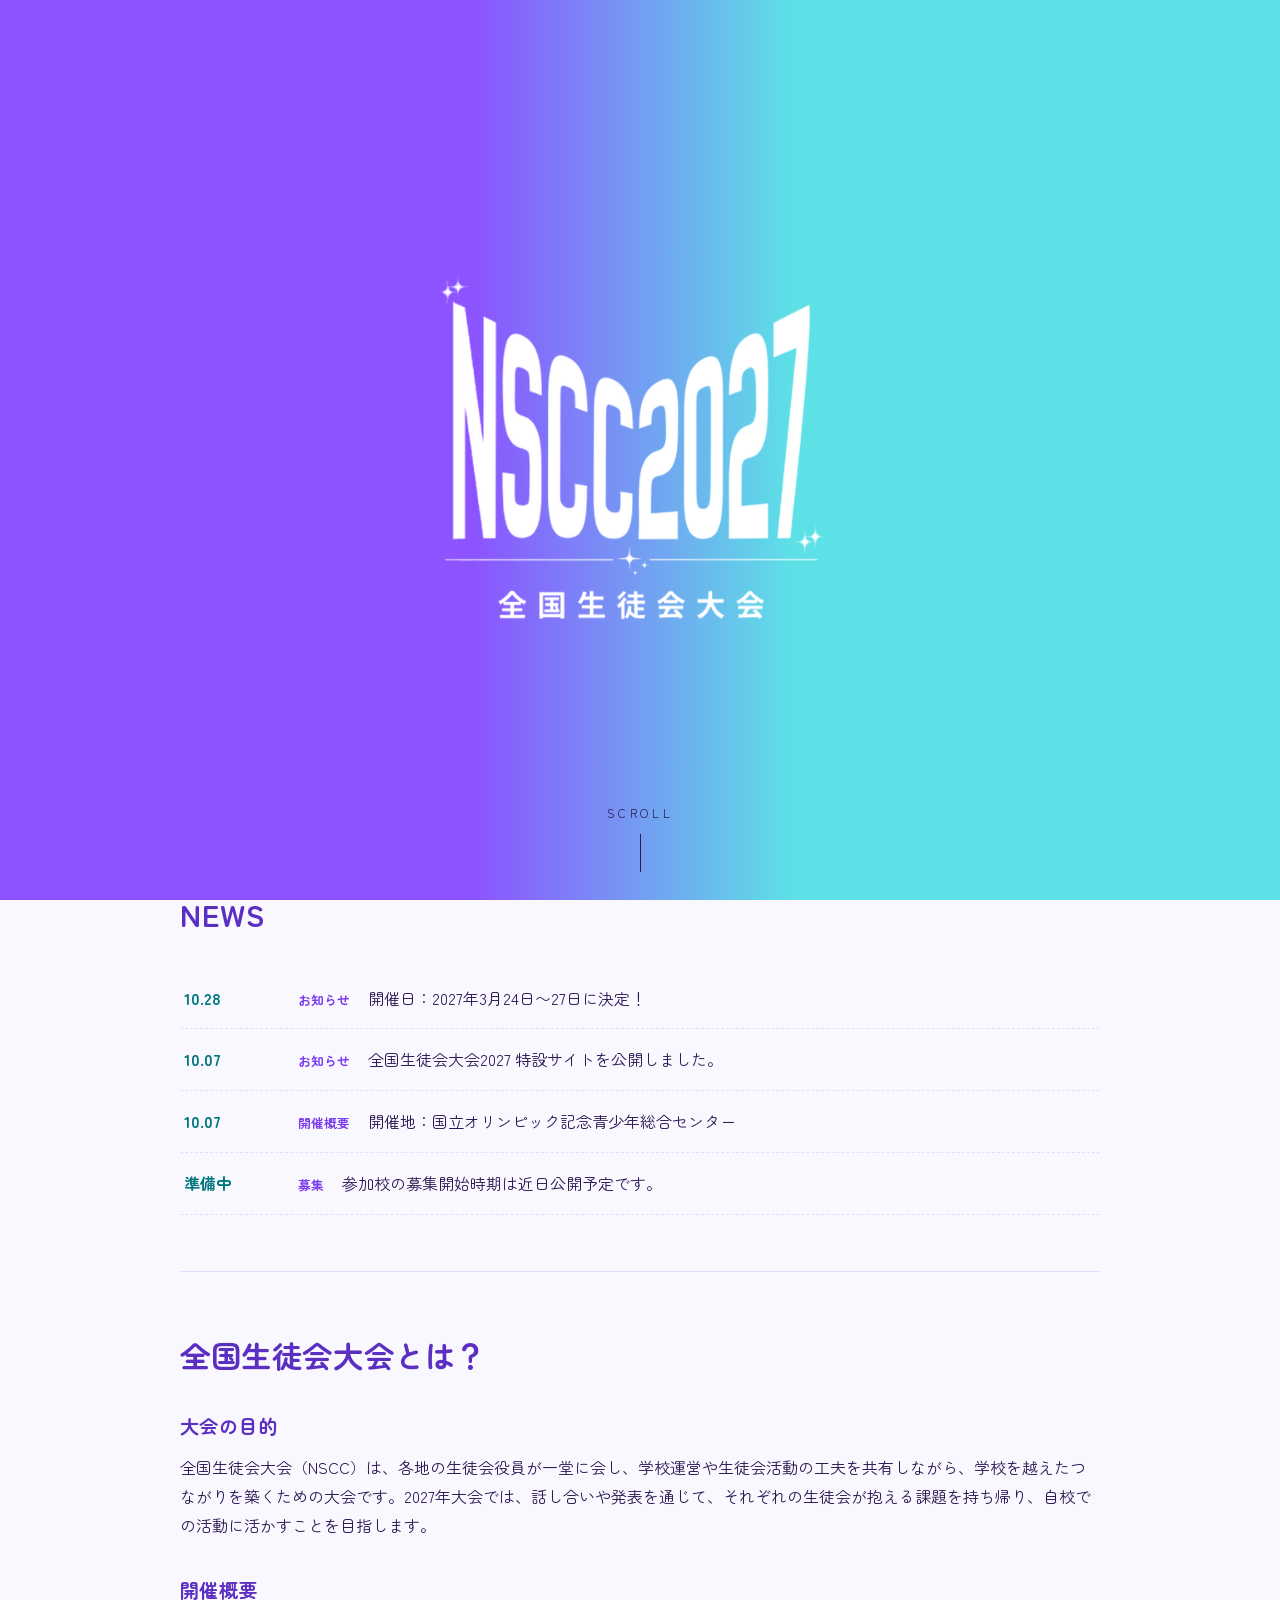
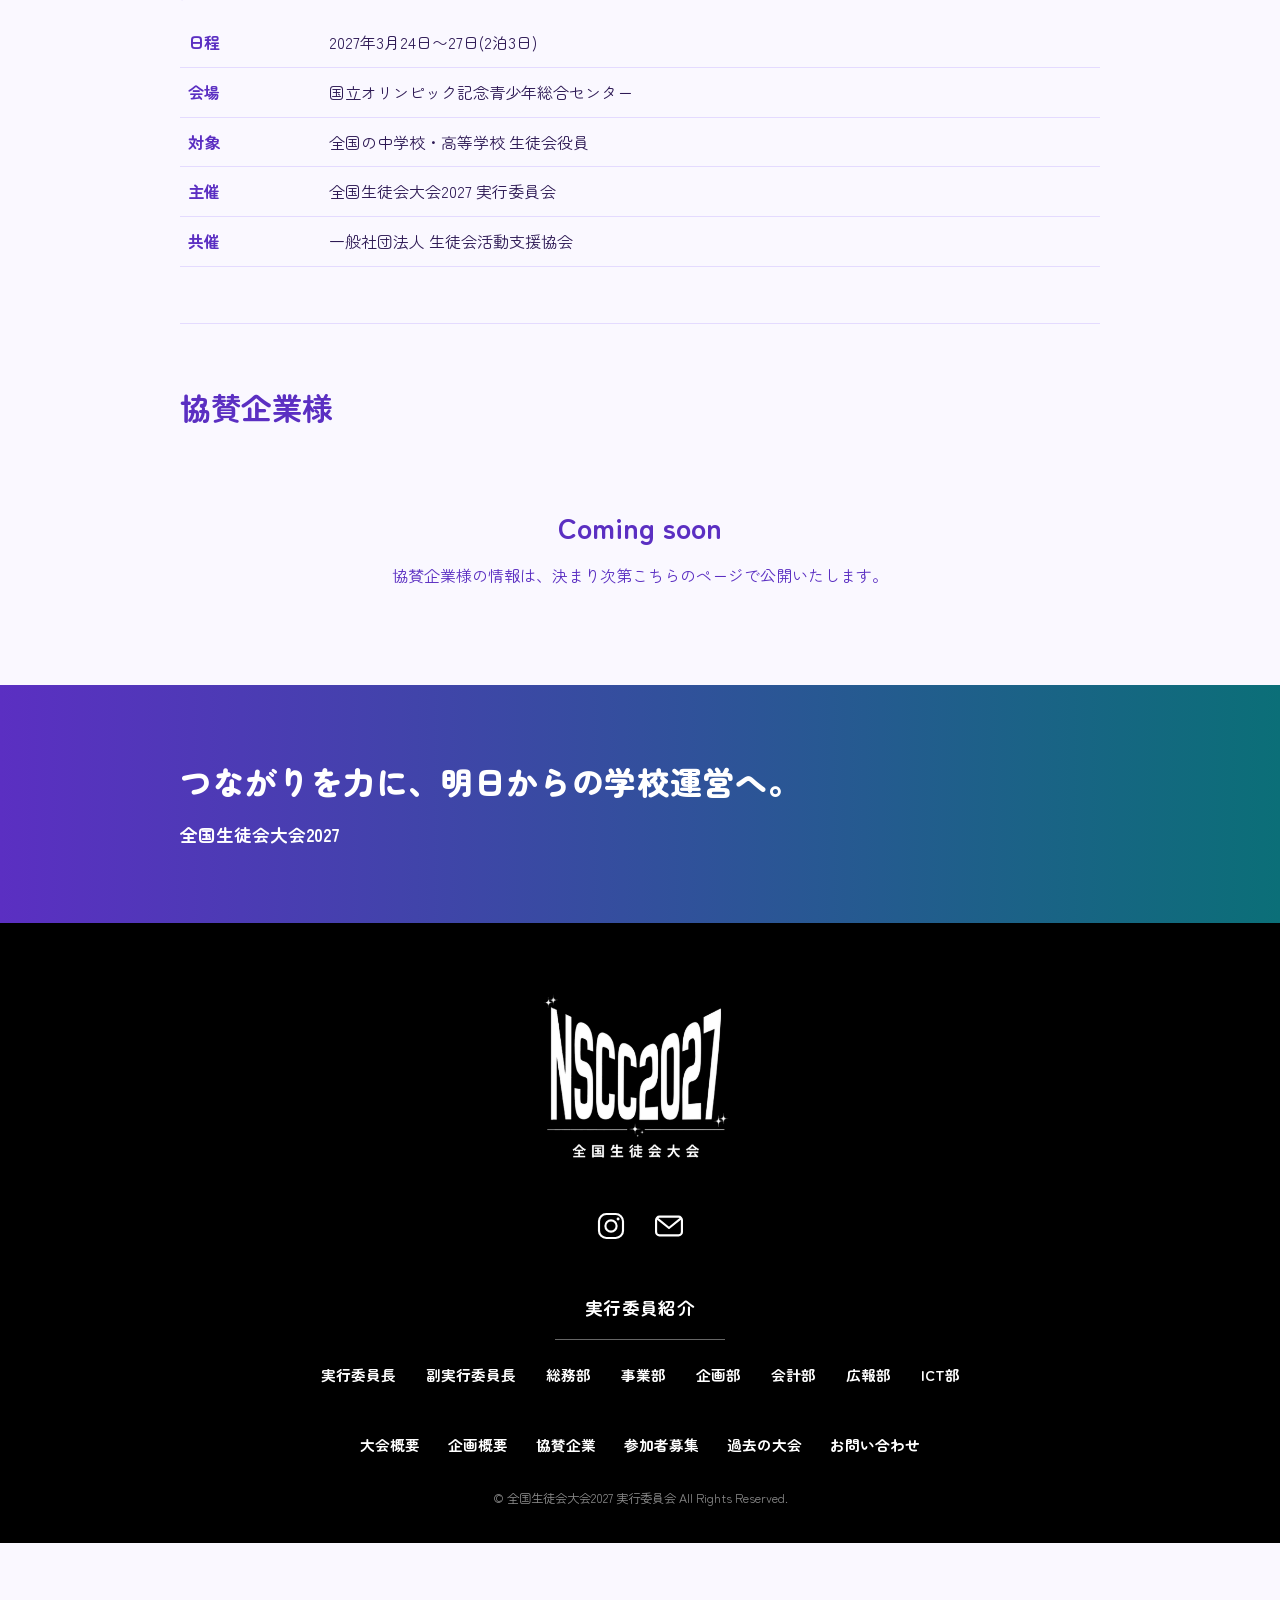
==== commit 11a79c06: "Update index.html" ====
--- a/index.html
+++ b/index.html
@@ -79,7 +79,7 @@
       <div class="about-card">
         <h3>開催概要</h3>
         <table class="overview-table">
-          <tr><td>日程</td><td>調整中（決まり次第お知らせします）</td></tr>
+          <tr><td>日程</td><td>2027年3月24日〜27日(2泊3日)</td></tr>
           <tr><td>会場</td><td>国立オリンピック記念青少年総合センター</td></tr>
           <tr><td>対象</td><td>全国の中学校・高等学校 生徒会役員</td></tr>
           <tr><td>主催</td><td>全国生徒会大会2027 実行委員会</td></tr>
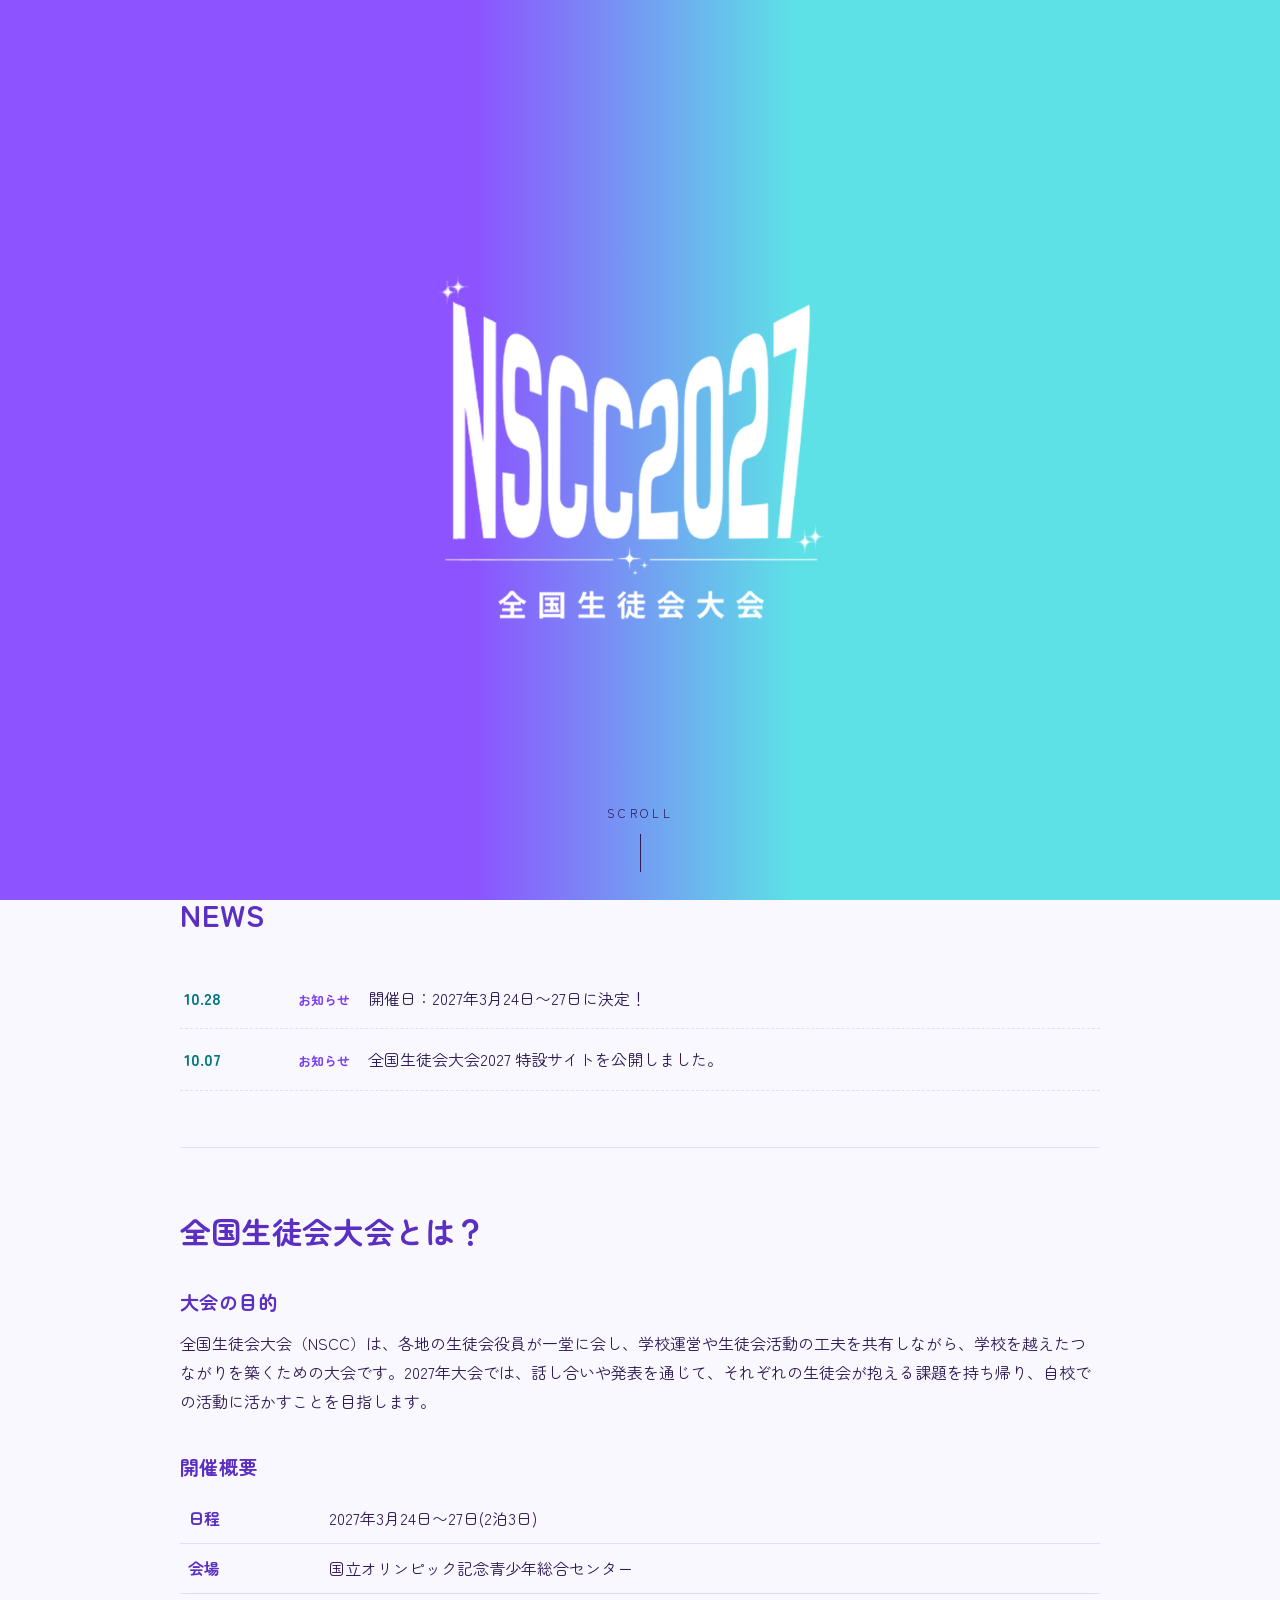
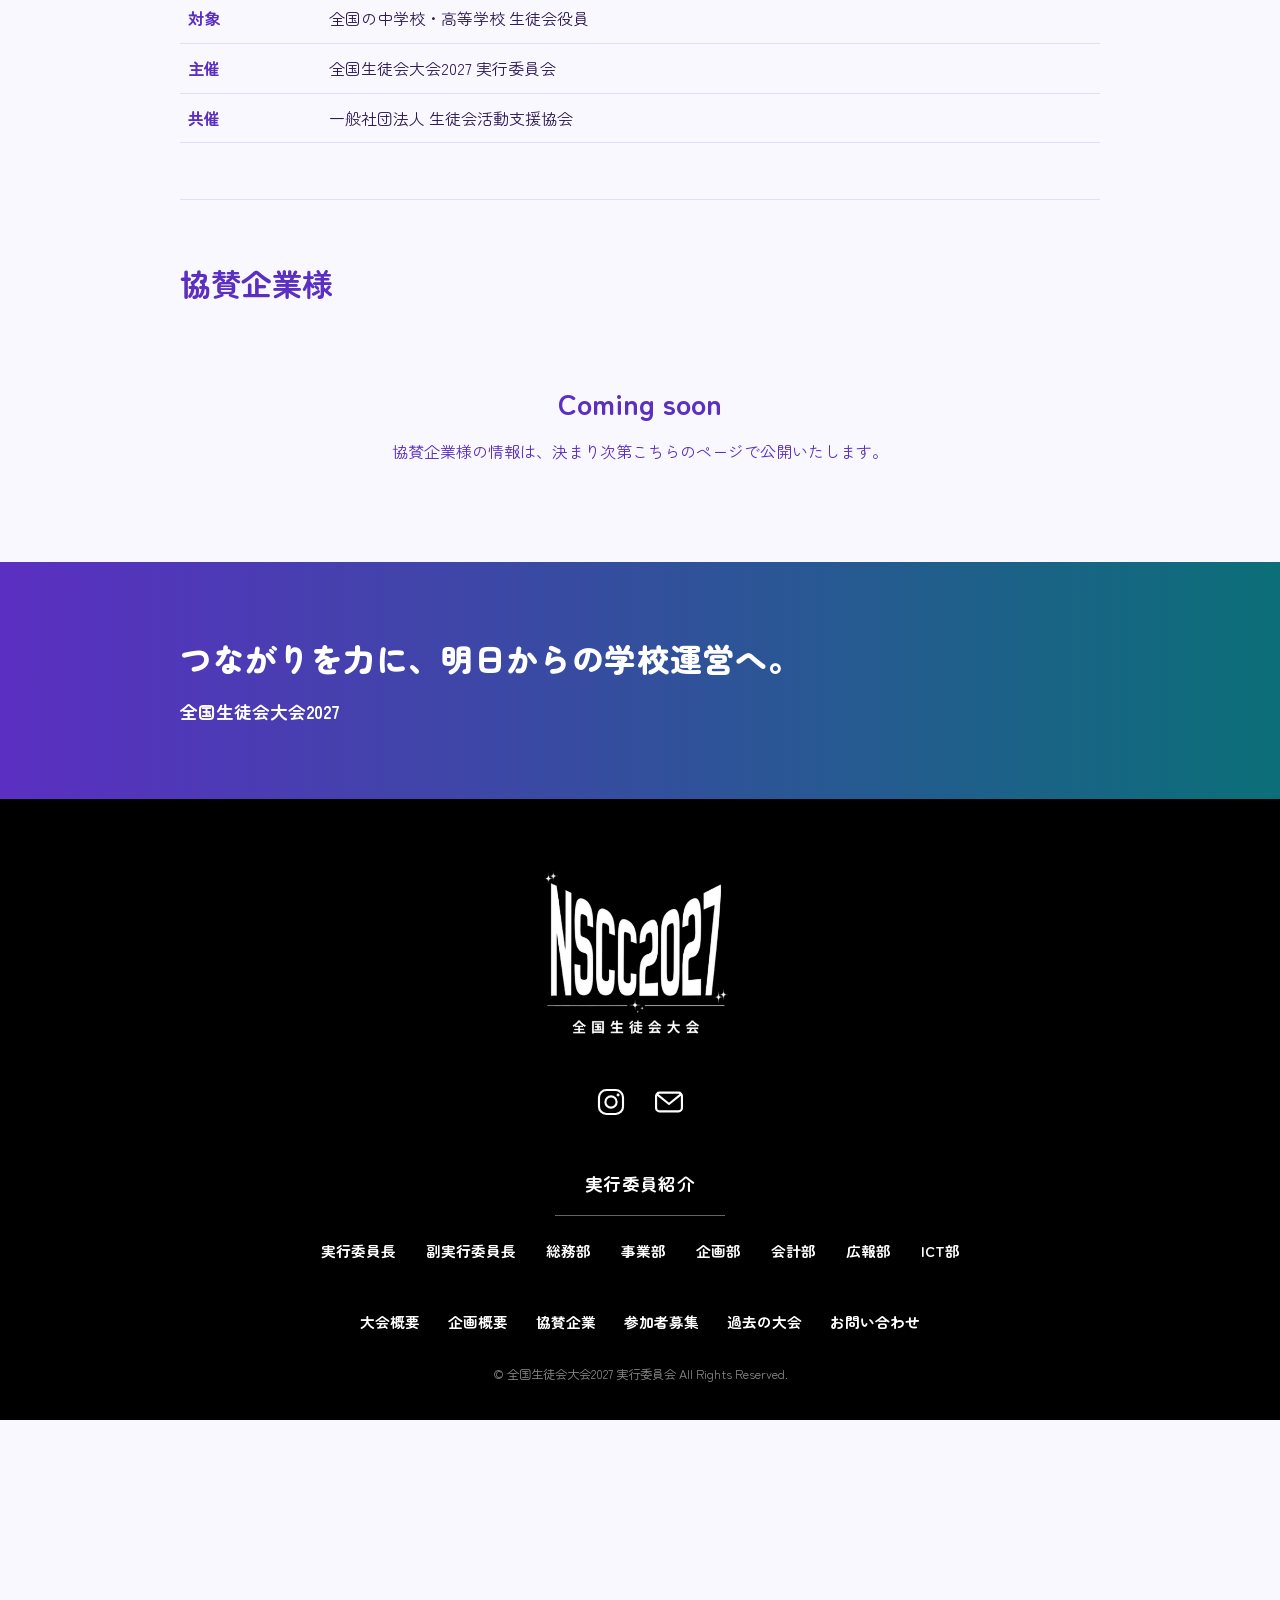
==== commit 54157f2f: "Update index.html" ====
--- a/index.html
+++ b/index.html
@@ -109,7 +109,7 @@
   <a href="index.html" class="footer-logo"><img src="logo.png" alt="NSCC2027 全国生徒会大会"></a>
   <div class="footer-social">
     <a href="https://www.instagram.com/nscc_2027/" target="_blank" rel="noopener" aria-label="Instagram"><svg viewBox="0 0 24 24" fill="none" stroke="currentColor" stroke-width="1.6"><rect x="3" y="3" width="18" height="18" rx="5.5"/><circle cx="12" cy="12" r="4.2"/><circle cx="17.3" cy="6.7" r="1.1" fill="currentColor" stroke="none"/></svg></a>
-    <a href="mailto:2027nscc@gmail.com" aria-label="メール"><svg viewBox="0 0 24 24" fill="none" stroke="currentColor" stroke-width="1.6"><rect x="2.3" y="5" width="19.4" height="14" rx="2.5"/><path d="M3.3 6.5l8.7 7 8.7-7" stroke-linecap="round" stroke-linejoin="round"/></svg></a>
+    <a href="mailto:nscc@seitokai.jp" aria-label="メール"><svg viewBox="0 0 24 24" fill="none" stroke="currentColor" stroke-width="1.6"><rect x="2.3" y="5" width="19.4" height="14" rx="2.5"/><path d="M3.3 6.5l8.7 7 8.7-7" stroke-linecap="round" stroke-linejoin="round"/></svg></a>
   </div>
   <div class="footer-committee">
     <h3>実行委員紹介</h3>
--- a/style.css
+++ b/style.css
@@ -287,3 +287,235 @@
     .tagline-hero h1{font-size:1.4rem;}
     .tagline-hero p{font-size:.95rem;}
   }
+
+/* =====================================================
+   メニューアニメーション
+   ※ style.css の一番下（最後）にそのまま貼り付けてください。
+   既存のルールを上書きする形なので、必ず末尾に置くこと。
+   ===================================================== */
+
+/* ---------- PC：実行委員紹介プルダウン ---------- */
+
+/* ▾ が開閉に合わせて回る */
+.caret{display:inline-block;transition:transform .3s ease;}
+.dropdown.open .caret{transform:rotate(180deg);}
+
+/* display:none をやめて、フェード＋スライドで出し入れする */
+.dropdown-menu{
+  display:flex;
+  border:1px solid var(--line);
+  border-radius:12px;
+  box-shadow:0 12px 28px rgba(46,26,85,.14);
+  opacity:0;
+  visibility:hidden;
+  pointer-events:none;
+  transform:translateX(-50%) translateY(-10px) scale(.97);
+  transform-origin:top center;
+  transition:
+    opacity .25s ease,
+    transform .3s cubic-bezier(.22,.8,.2,1),
+    visibility 0s linear .3s;
+}
+.dropdown.open .dropdown-menu{
+  opacity:1;
+  visibility:visible;
+  pointer-events:auto;
+  transform:translateX(-50%) translateY(0) scale(1);
+  transition-delay:0s;
+}
+
+/* 項目が1つずつ順番にふわっと出る（--i は script.js が付けた番号） */
+.dropdown-menu a{
+  opacity:0;
+  transform:translateY(-6px);
+  transition:opacity .2s ease, transform .2s ease, color .2s ease;
+}
+.dropdown.open .dropdown-menu a{
+  opacity:1;
+  transform:none;
+  transition:
+    opacity .3s ease calc(var(--i,0) * 40ms + 70ms),
+    transform .35s cubic-bezier(.22,.8,.2,1) calc(var(--i,0) * 40ms + 70ms),
+    color .2s ease 0s;
+}
+
+/* ---------- ハンバーガーボタン（3本線 → ×） ---------- */
+.menu-toggle{
+  width:44px;
+  height:44px;
+  padding:0;
+  position:relative;
+  -webkit-tap-highlight-color:transparent;
+}
+.menu-toggle:focus-visible{
+  outline:2px solid var(--purple-deep);
+  outline-offset:2px;
+  border-radius:8px;
+}
+.menu-toggle .bars{position:absolute;top:0;right:0;bottom:0;left:0;display:block;}
+.menu-toggle .bars i{
+  position:absolute;
+  left:11px;
+  width:22px;
+  height:2px;
+  border-radius:2px;
+  background:currentColor;
+  transition:
+    top .3s cubic-bezier(.22,.8,.2,1),
+    transform .35s cubic-bezier(.22,.8,.2,1),
+    opacity .2s ease;
+}
+.menu-toggle .bars i:nth-child(1){top:15px;}
+.menu-toggle .bars i:nth-child(2){top:21px;}
+.menu-toggle .bars i:nth-child(3){top:27px;}
+.menu-toggle[aria-expanded="true"] .bars i:nth-child(1){top:21px;transform:rotate(45deg);}
+.menu-toggle[aria-expanded="true"] .bars i:nth-child(2){opacity:0;transform:scaleX(0);}
+.menu-toggle[aria-expanded="true"] .bars i:nth-child(3){top:21px;transform:rotate(-45deg);}
+
+/* ---------- スマホ ---------- */
+@media (max-width:720px){
+  .menu-toggle{display:block;}
+
+  /* メニュー本体：右上のボタンの位置から円形にパッと広がる */
+  nav.main-nav{
+    transform:none;
+    visibility:hidden;
+    clip-path:circle(0px at calc(100% - 42px) -24px);
+    transition:
+      clip-path .4s cubic-bezier(.5,0,.75,0),
+      visibility 0s linear .4s;
+  }
+  nav.main-nav.open{
+    visibility:visible;
+    clip-path:circle(150vmax at calc(100% - 42px) -24px);
+    transition:
+      clip-path .7s cubic-bezier(.22,.8,.2,1),
+      visibility 0s;
+  }
+
+  /* メニュー項目が下から順番に出てくる */
+  /* 文字を大きく・中央揃えにして、1行をタップしやすい高さにする */
+  nav.main-nav{
+    padding:20px 20px calc(36px + env(safe-area-inset-bottom,0px));
+  }
+  nav.main-nav ul{
+    align-items:stretch;
+    gap:6px;
+    text-align:center;
+  }
+  nav.main-nav .navlink{
+    display:flex;
+    align-items:center;
+    justify-content:center;
+    min-height:56px;
+    padding:12px 16px;
+    font-size:1.2rem;
+    border-radius:14px;
+    white-space:normal;
+    -webkit-tap-highlight-color:transparent;
+    transition:background-color .2s ease;
+  }
+  nav.main-nav .navlink:active{background:var(--line);}
+  /* 現在のページ：下線ではなく、薄い背景の帯で示す */
+  nav.main-nav .navlink.active{
+    border-bottom:none;
+    padding-bottom:12px;
+    background:var(--line);
+    font-weight:700;
+  }
+  .caret{font-size:.8em;margin-left:8px;}
+  /* お問い合わせ：目立つボタンにする */
+  nav.main-nav .navlink.contact{
+    margin-top:14px;
+    background:var(--btn-bg);
+    color:#fff;
+    border-radius:999px;
+    font-weight:700;
+  }
+  nav.main-nav .navlink.contact:active{background:var(--purple-deep);color:#fff;}
+  nav.main-nav .navlink.contact.active{background:var(--btn-bg);}
+
+  nav.main-nav ul > li{
+    padding:0;
+    opacity:0;
+    transform:translateY(16px);
+    transition:opacity .15s ease, transform .15s ease;
+  }
+  nav.main-nav.open ul > li{
+    opacity:1;
+    transform:none;
+    transition:
+      opacity .4s ease,
+      transform .55s cubic-bezier(.22,.8,.2,1);
+  }
+  nav.main-nav.open ul > li:nth-child(1){transition-delay:.20s;}
+  nav.main-nav.open ul > li:nth-child(2){transition-delay:.26s;}
+  nav.main-nav.open ul > li:nth-child(3){transition-delay:.32s;}
+  nav.main-nav.open ul > li:nth-child(4){transition-delay:.38s;}
+  nav.main-nav.open ul > li:nth-child(5){transition-delay:.44s;}
+
+  /* 実行委員紹介：スマホでは下にスルッと伸びて開く */
+  .dropdown-menu{
+    position:static;
+    transform:none;
+    width:100%;
+    min-width:0;
+    margin-top:0;
+    padding:0;
+    gap:4px;
+    background:transparent;
+    border:none;
+    border-radius:0;
+    box-shadow:none;
+    text-align:center;
+    max-height:0;
+    overflow:hidden;
+    opacity:0;
+    visibility:hidden;
+    transition:
+      max-height .35s ease,
+      margin-top .35s ease,
+      opacity .25s ease,
+      visibility 0s linear .35s;
+  }
+  .dropdown.open .dropdown-menu{
+    max-height:600px;
+    margin-top:6px;
+    opacity:1;
+    visibility:visible;
+    transform:none;
+    transition-delay:0s;
+  }
+  /* 実行委員の各項目：大きめの文字と、指で押しやすい高さ */
+  .dropdown-menu a{
+    display:flex;
+    align-items:center;
+    justify-content:center;
+    min-height:50px;
+    padding:10px 16px;
+    font-size:1.08rem;
+    border-radius:12px;
+    background:var(--paper-card);
+    border:1px solid var(--line);
+    -webkit-tap-highlight-color:transparent;
+  }
+  .dropdown-menu a:active{background:var(--line);color:var(--purple-deep);}
+
+  /* メニューを開いている間は後ろのページが動かないように */
+  body.menu-open{overflow:hidden;}
+}
+
+/* ---------- 動きを減らす設定の人にはアニメーションを切る ---------- */
+@media (prefers-reduced-motion: reduce){
+  .caret,
+  .dropdown-menu,
+  .dropdown-menu a,
+  .menu-toggle .bars i,
+  nav.main-nav,
+  nav.main-nav ul > li{
+    transition-duration:.01ms !important;
+    transition-delay:0s !important;
+  }
+}
+  }
+}
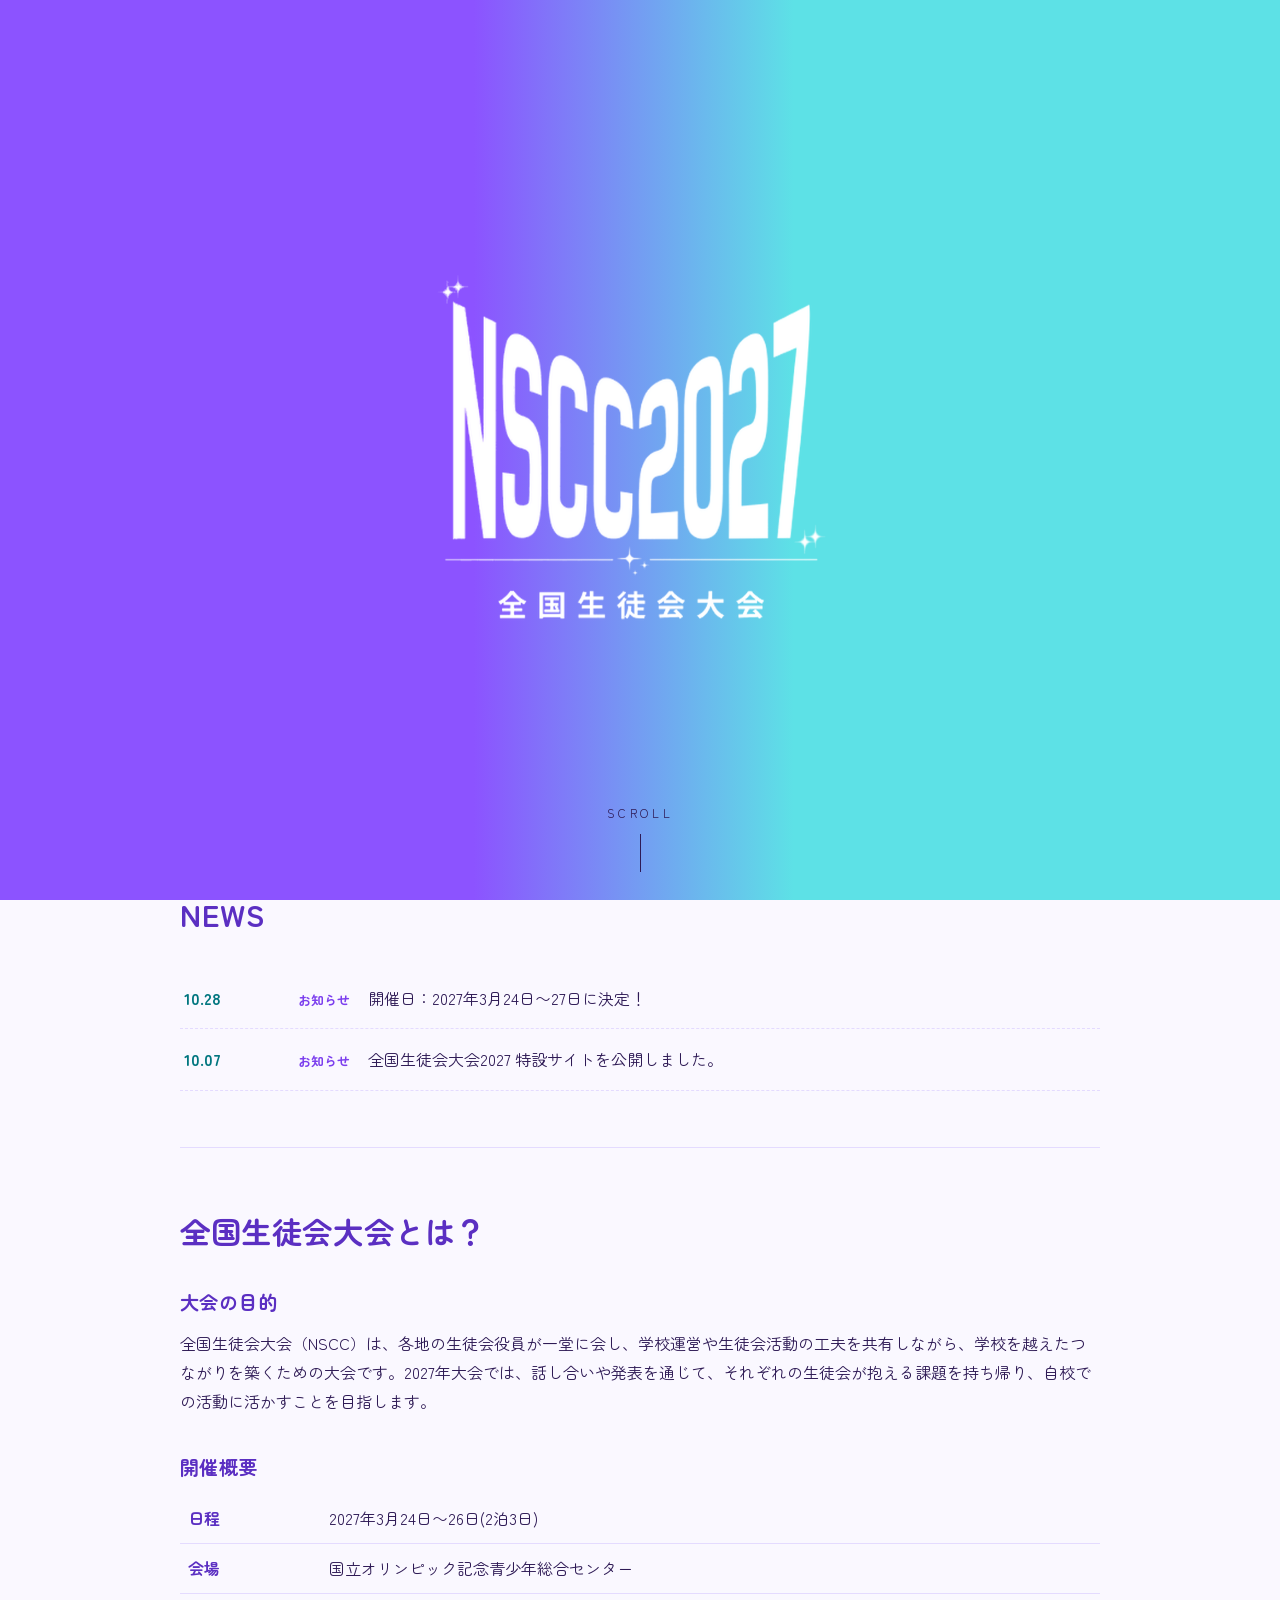
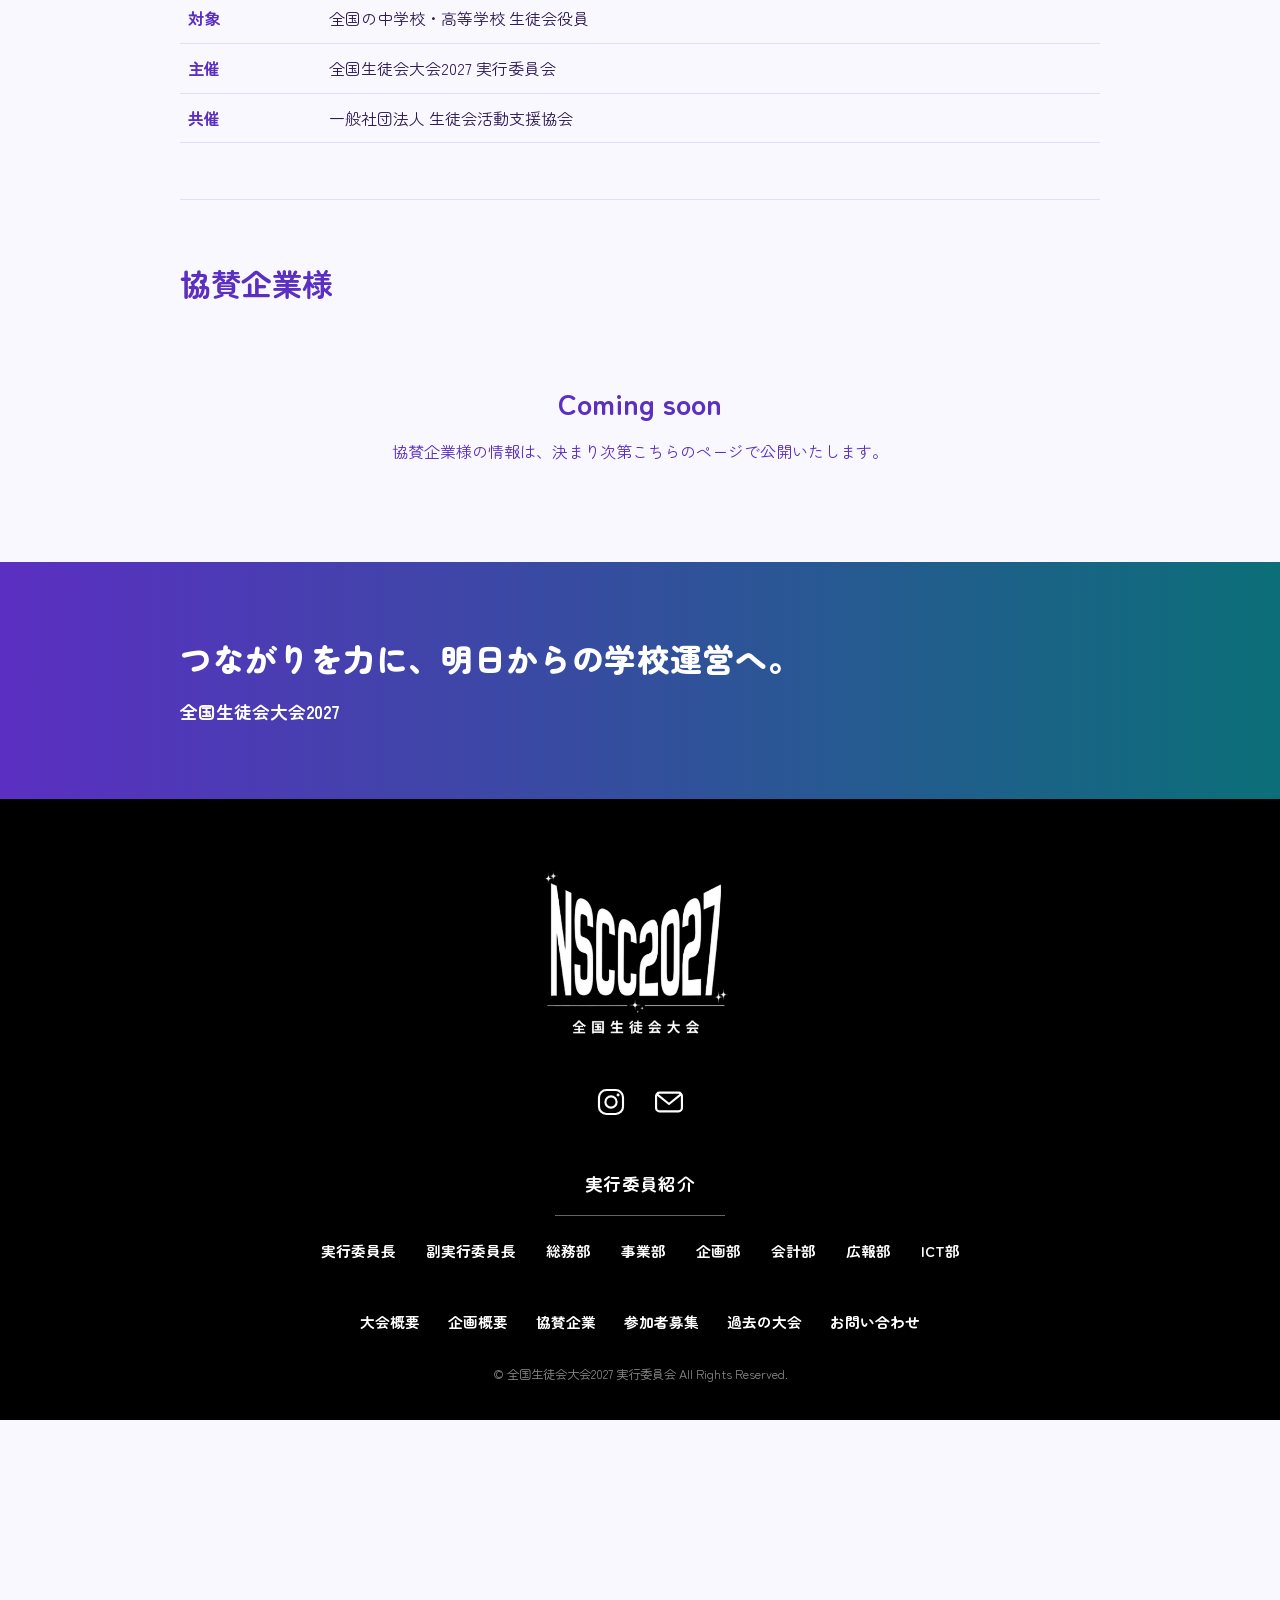
==== commit 7e7e9636: "Update index.html" ====
--- a/index.html
+++ b/index.html
@@ -79,7 +79,7 @@
       <div class="about-card">
         <h3>開催概要</h3>
         <table class="overview-table">
-          <tr><td>日程</td><td>2027年3月24日〜27日(2泊3日)</td></tr>
+          <tr><td>日程</td><td>2027年3月24日〜26日(2泊3日)</td></tr>
           <tr><td>会場</td><td>国立オリンピック記念青少年総合センター</td></tr>
           <tr><td>対象</td><td>全国の中学校・高等学校 生徒会役員</td></tr>
           <tr><td>主催</td><td>全国生徒会大会2027 実行委員会</td></tr>
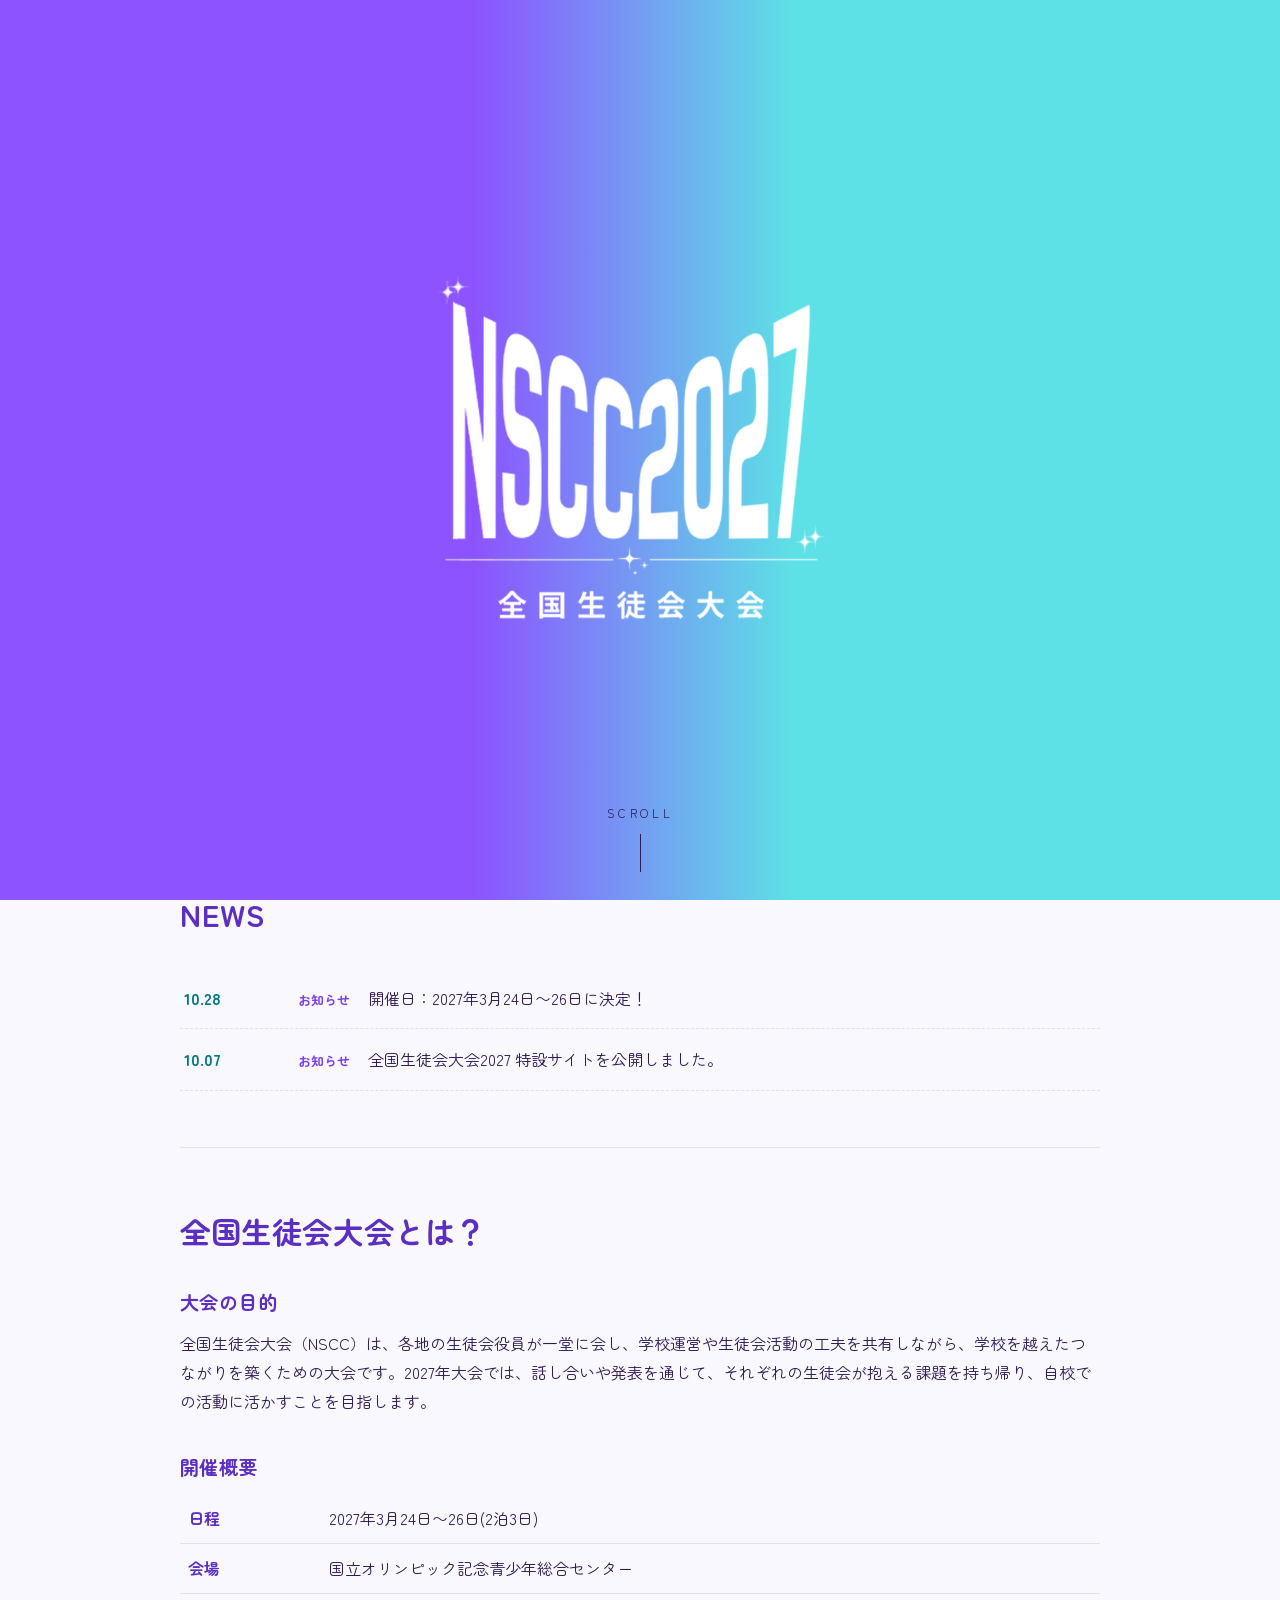
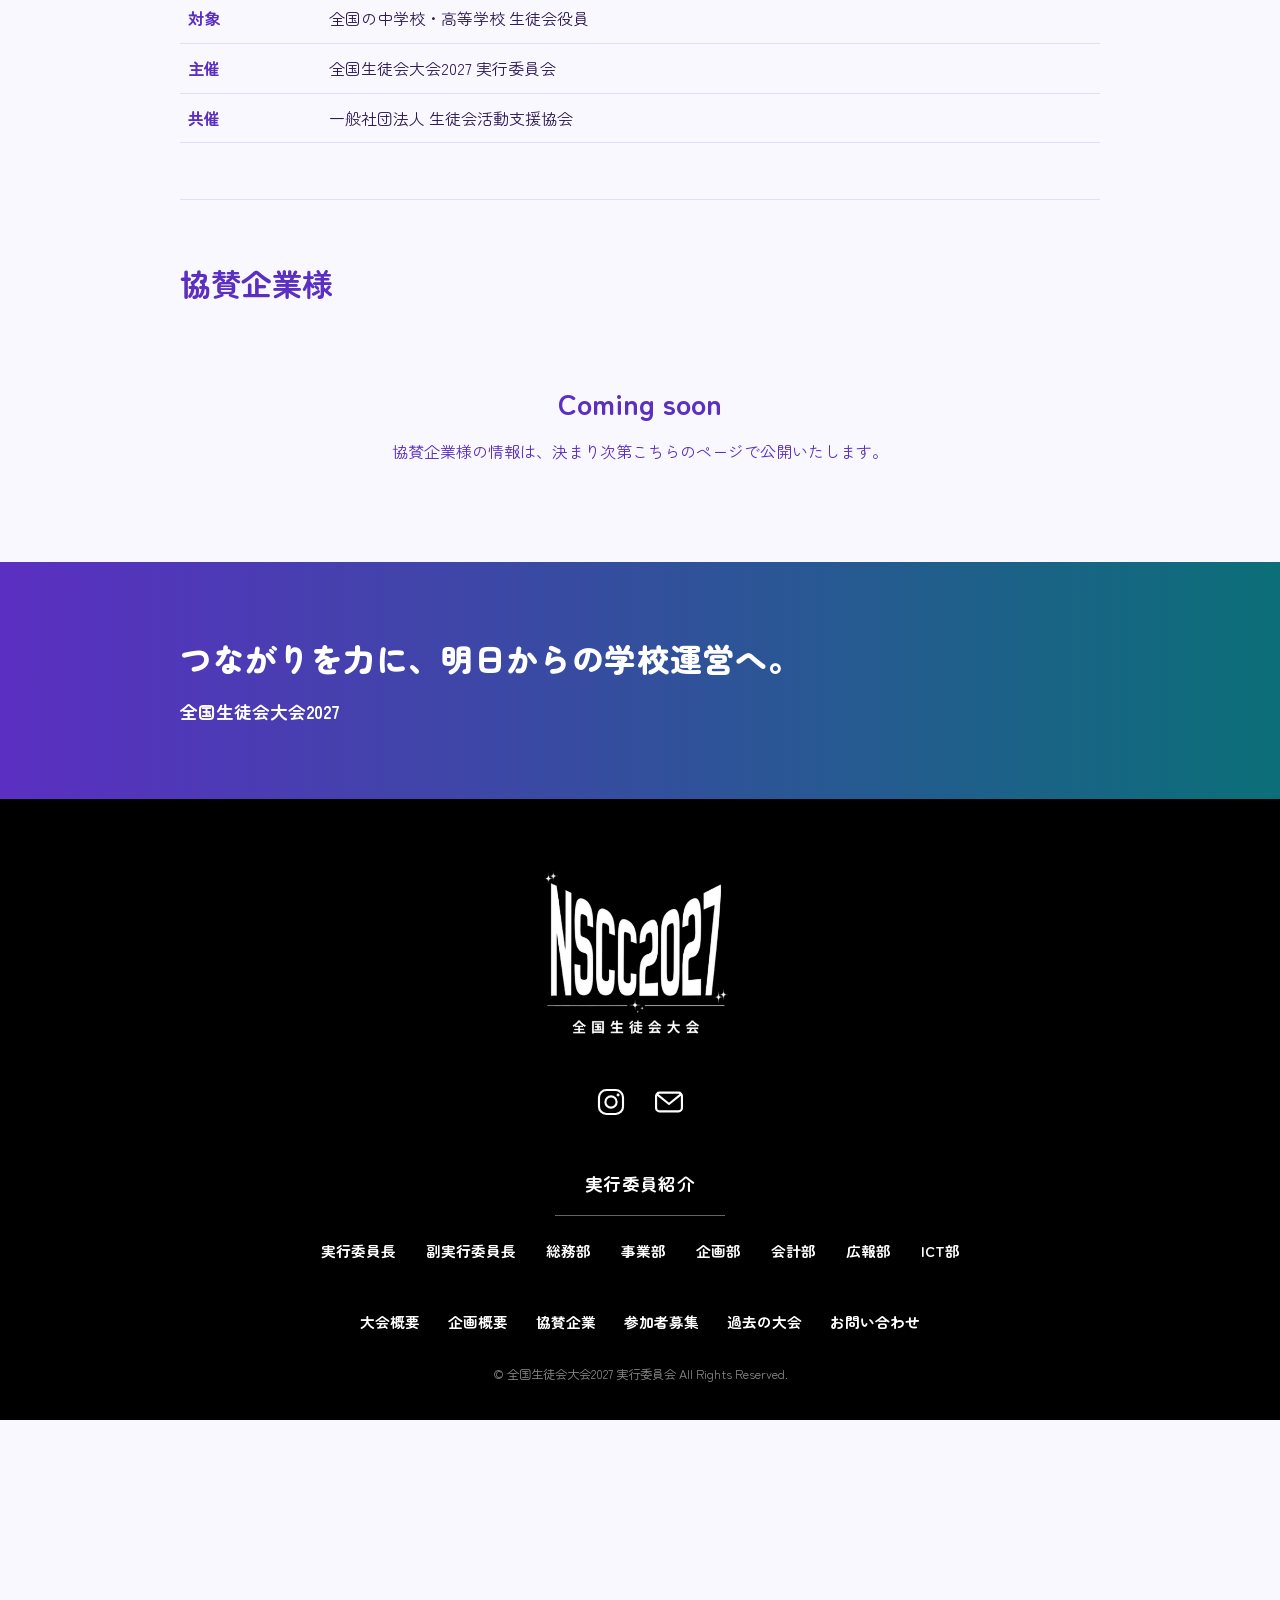
==== commit 589c9dd4: "Update index.html" ====
--- a/index.html
+++ b/index.html
@@ -8,6 +8,7 @@
 <link rel="preconnect" href="https://fonts.gstatic.com" crossorigin>
 <link href="https://fonts.googleapis.com/css2?family=Zen+Maru+Gothic:wght@400;500;700;900&display=swap" rel="stylesheet">
 <link rel="stylesheet" href="style.css">
+<link rel="stylesheet" href="news.css">
 <link rel="icon" href="icon.png" type="image/png">
 
 <script>try{if(document.referrer&&new URL(document.referrer).origin===location.origin)document.documentElement.classList.add('skip-intro')}catch(e){}</script>
@@ -67,6 +68,7 @@
   <section id="news">
     <h2>NEWS</h2>
     <ul class="news-list" id="newsList"></ul>
+    <div id="newsFeed"></div>
   </section>
 
   <section id="about">
@@ -129,6 +131,8 @@
 </footer>
 </div>
 <script src="script.js"></script>
+<script src="config.js"></script>
+<script src="news.js"></script>
 <script src="intro.js"></script>
 
 </body>
--- a/news.css
+++ b/news.css
@@ -0,0 +1,37 @@
+/* ホームページのお知らせ表示（news.js が出力する要素用） */
+.news-list { margin: 0; }
+.news-item {
+  padding: 16px 0;
+  border-bottom: 1px solid #ddd;
+}
+.news-item[hidden] { display: none; }
+.news-meta {
+  margin: 0 0 4px;
+  font-size: 0.85rem;
+  color: #666;
+}
+.news-title {
+  margin: 0 0 6px;
+  font-size: 1.05rem;
+  line-height: 1.5;
+}
+.news-body {
+  margin: 0;
+  line-height: 1.8;
+  white-space: pre-wrap;
+  word-break: break-word;
+}
+.news-link { margin: 8px 0 0; }
+.news-link a { text-decoration: underline; }
+.news-empty { margin: 0; padding: 16px 0; color: #666; }
+.news-more {
+  display: block;
+  margin: 16px auto 0;
+  padding: 10px 28px;
+  font: inherit;
+  color: inherit;
+  background: none;
+  border: 1px solid #999;
+  border-radius: 4px;
+  cursor: pointer;
+}
